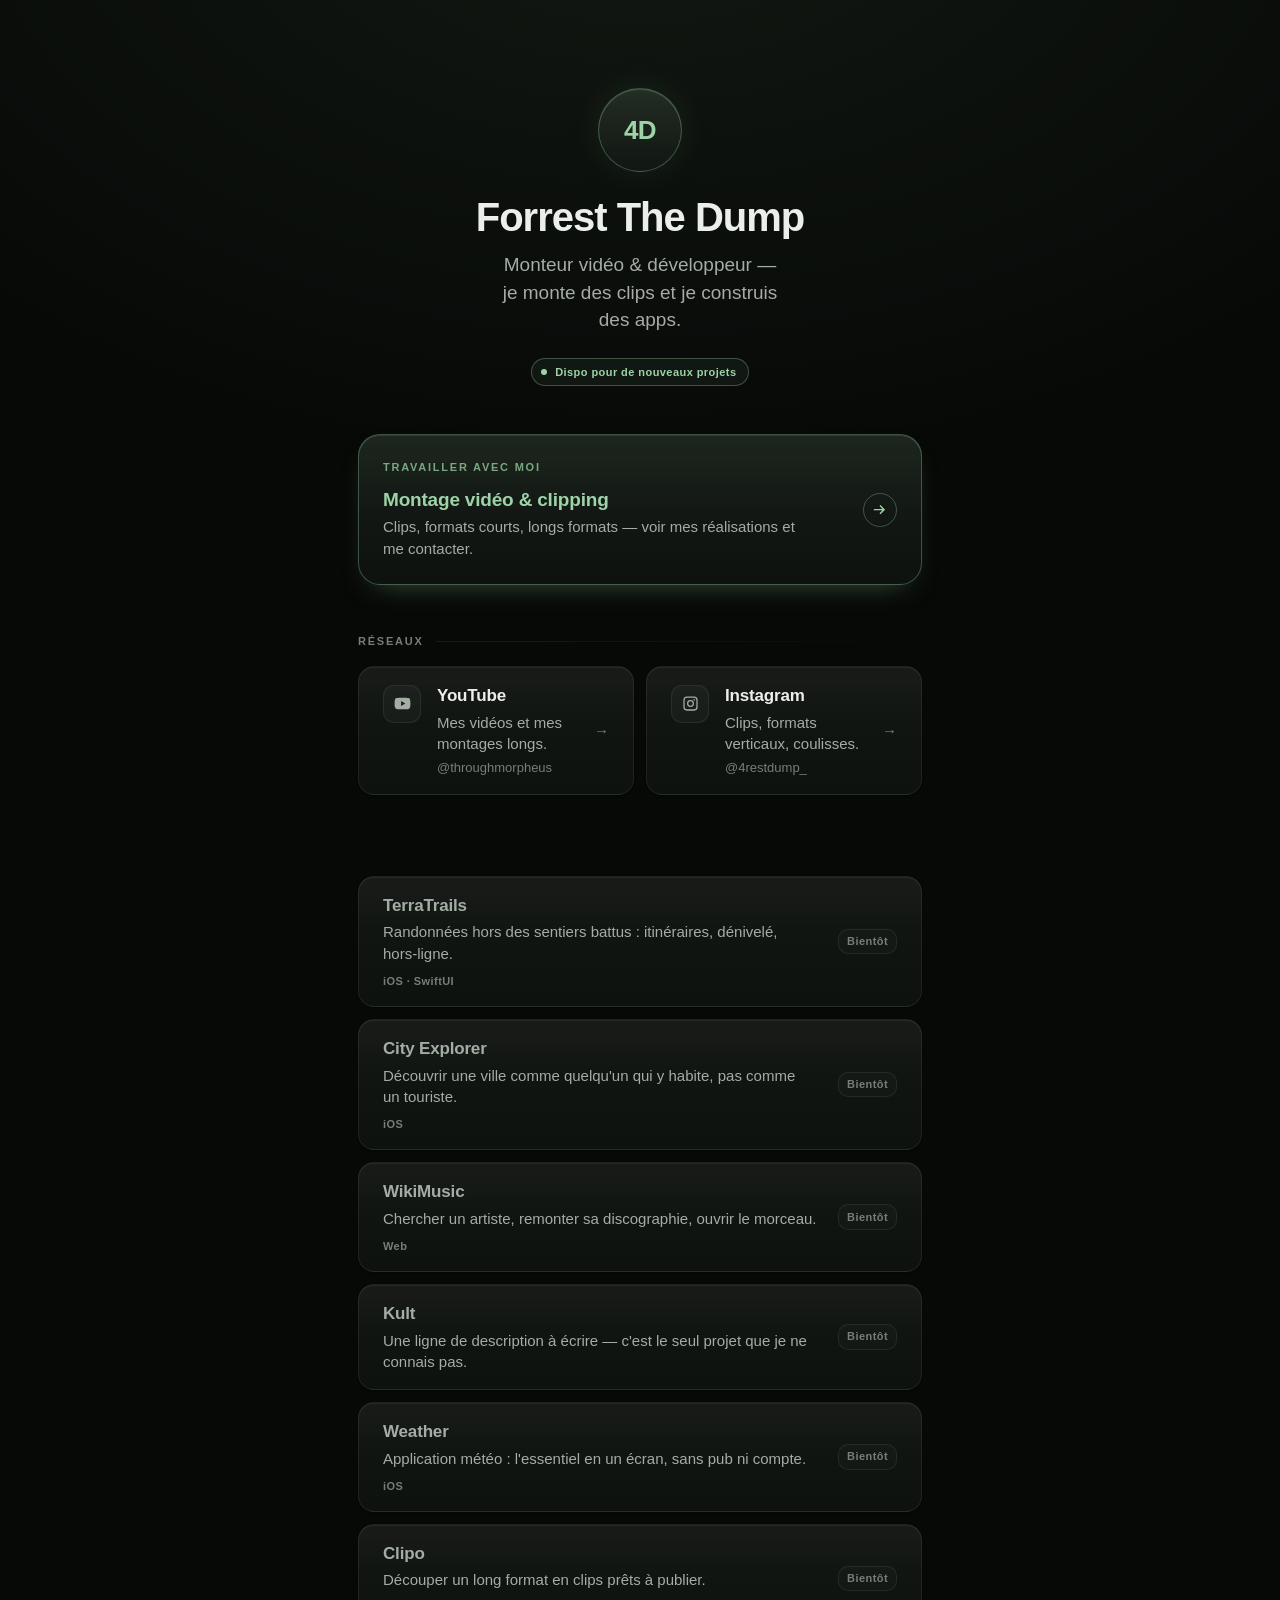
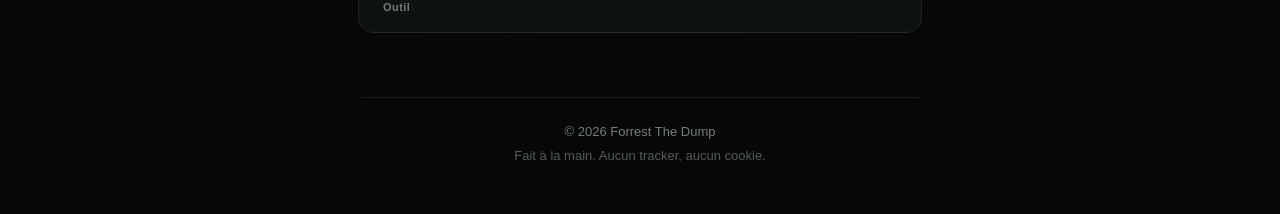
==== index.html @ a101dc6a "Refond le design : materiaux, ressorts CSS et contenu rempli Le site partait d'une seule surface pla" ====
<!DOCTYPE html>
<html lang="fr" class="no-js">
<head>
  <meta charset="utf-8">
  <meta name="viewport" content="width=device-width, initial-scale=1">

  <!-- ===========================================================================
       BALISES DE PARTAGE — elles restent écrites en dur ici, et c'est voulu :
       les robots de Facebook, Instagram, WhatsApp, iMessage, X et Discord ne
       lancent pas le JavaScript. Une balise injectée depuis links.js serait
       invisible pour eux et l'aperçu du lien partagé sortirait vide — soit
       exactement le cas qui compte quand ce lien est dans une bio Instagram.

       Si tu branches un domaine perso, remplace https://4restdump.vercel.app
       partout ci-dessous (canonical, og:url, et les URL d'images).
       ======================================================================== -->
  <title>Forrest The Dump — monteur vidéo & développeur</title>
  <meta name="description" content="Montage de clips et de formats courts, et mes projets de développement. Tous mes liens au même endroit.">

  <link rel="canonical" href="https://4restdump.vercel.app/">

  <!-- Open Graph -->
  <meta property="og:type" content="website">
  <meta property="og:site_name" content="Forrest The Dump">
  <meta property="og:locale" content="fr_FR">
  <meta property="og:url" content="https://4restdump.vercel.app/">
  <meta property="og:title" content="Forrest The Dump — monteur vidéo & développeur">
  <meta property="og:description" content="Montage de clips et de formats courts, et mes projets de développement. Tous mes liens au même endroit.">
  <!-- L'URL doit rester absolue : les robots ne résolvent pas les chemins relatifs. -->
  <meta property="og:image" content="https://4restdump.vercel.app/assets/og-image.png">
  <meta property="og:image:width" content="600">
  <meta property="og:image:height" content="315">
  <meta property="og:image:alt" content="Forrest The Dump — monteur vidéo et développeur">

  <!-- Twitter / X -->
  <meta name="twitter:card" content="summary_large_image">
  <meta name="twitter:title" content="Forrest The Dump — monteur vidéo & développeur">
  <meta name="twitter:description" content="Montage de clips et de formats courts, et mes projets de développement. Tous mes liens au même endroit.">
  <meta name="twitter:image" content="https://4restdump.vercel.app/assets/og-image.png">

  <meta name="theme-color" content="#070907">

  <link rel="icon" href="assets/favicon.svg" type="image/svg+xml">
  <link rel="apple-touch-icon" href="assets/apple-touch-icon.png">

  <link rel="stylesheet" href="style.css">
</head>

<!-- data-page indique à links.js quelle page rendre. Ne pas modifier. -->
<body data-page="hub">

  <a class="skip" href="#main">Aller au contenu</a>

  <noscript>
    <p class="noscript">Ce site a besoin de JavaScript pour afficher ses liens.</p>
  </noscript>

  <!-- Emplacements vides : tout le contenu vient de links.js. -->
  <main class="wrap" id="main">
    <header class="profile" id="profile"></header>

    <div id="featured"></div>

    <section class="group" id="socials"></section>
    <section class="group" id="projects"></section>

    <footer id="footer"></footer>
  </main>

  <script src="links.js" defer></script>
</body>
</html>
---- style.css ----
/* =============================================================================
   style.css — feuille de style unique des deux pages.

   Le site tient sur un seul système : une échelle d'espacement, une échelle
   de typo, une seule « surface » (le fond des cartes, blocs et boutons) et
   un seul en-tête de section. Le hub et la page montage n'ont donc pas deux
   apparences qui se ressemblent — ils partagent littéralement les mêmes règles.

   Mobile-first : tout est écrit pour 380 px de large, les media queries
   n'élargissent qu'ensuite.

   Pour reteindre le site : une seule variable, --accent.
   ========================================================================== */

:root {
  /* --- Couleurs ---------------------------------------------------------
     Le fond n'est pas un gris neutre : il tire très légèrement vers le vert,
     ce qui fait respirer l'accent sans qu'on sache dire pourquoi. */
  --bg: #070907;
  --bg-deep: #050705;
  --surface: #0e120f;
  --surface-hi: #141a16;

  /* Les filets sont en blanc translucide, pas en gris opaque : ils réagissent
     donc au fond sur lequel ils tombent, comme une vraie arête de matériau. */
  --hairline: rgba(255, 255, 255, 0.07);
  --hairline-hi: rgba(255, 255, 255, 0.14);

  /* Trois niveaux de texte seulement. Au-delà, la hiérarchie se brouille.
     Le gris secondaire est volontairement plus clair que le minimum
     accessible : posé sur une surface translucide, un gris « juste » devient
     illisible dès que le fond bouge. */
  --text: #eceee9;
  --text-2: #a4aca4;
  --text-3: #767e77;

  --accent: #9dd3a7;
  --accent-ink: #06110a;
  --accent-soft: rgba(157, 211, 167, 0.08);
  --accent-line: rgba(157, 211, 167, 0.32);
  --accent-line-hi: rgba(157, 211, 167, 0.6);
  --accent-glow: rgba(157, 211, 167, 0.16);

  /* --- Échelle d'espacement ---------------------------------------------
     Toutes les marges du site sortent d'ici, et elles sont en rem : si tu
     grossis la taille de texte du système, la mise en page grossit avec. */
  --s-1: 0.25rem;
  --s-2: 0.5rem;
  --s-3: 0.75rem;
  --s-4: 1rem;
  --s-5: 1.5rem;
  --s-6: 2rem;
  --s-7: 3rem;
  --s-8: 4rem;
  --s-9: 5.5rem;

  /* --- Échelle typographique --------------------------------------------
     Les tailles qui portent le regard sont fluides (clamp) : elles suivent la
     largeur de l'écran au lieu de sauter d'un palier à l'autre. */
  --t-micro: 0.6875rem;  /* surtitres, labels, puces */
  --t-small: 0.8125rem;  /* légendes, pied de page */
  --t-body: 0.9375rem;   /* descriptions */
  --t-base: 1.0625rem;   /* titres de carte */
  --t-lead: clamp(1.0625rem, 1rem + 0.35vw, 1.1875rem);   /* chapô */
  --t-name: clamp(1.75rem, 1.3rem + 2.2vw, 2.5rem);       /* nom sur le hub */
  --t-display: clamp(2rem, 1.4rem + 3vw, 3.125rem);       /* titre montage */

  /* Le tracking dépend de la taille, jamais l'inverse : plus les lettres
     grossissent, plus l'œil les voit espacées, donc plus on les resserre.
     Un letter-spacing unique pour tout le site serait faux quelque part. */
  --track-display: -0.03em;
  --track-name: -0.025em;
  --track-title: -0.01em;
  --track-label: 0.16em;

  /* --- Formes ------------------------------------------------------------ */
  --radius: 16px;
  --radius-lg: 22px;
  --radius-sm: 10px;
  --radius-pill: 999px;
  --border: 1px solid var(--hairline);

  /* --- Largeurs ---------------------------------------------------------- */
  --screen-margin: 20px;
  --hub-width: 620px;
  --page-width: 900px;

  /* --- Mouvement ---------------------------------------------------------
     Deux ressorts, générés depuis les deux paramètres qu'Apple utilise à la
     place de la triplette masse/raideur/amortissement :

       amortissement (damping) — 1.0 = aucun dépassement, en dessous ça rebondit
       réponse (response)      — en combien de temps la valeur rejoint sa cible

     `linear()` fait tourner la courbe complète dans le compositeur : c'est un
     vrai ressort, sans une ligne de JavaScript et sans librairie. */

  /* amortissement 1.0, réponse 0.3 — le défaut, il ne dépasse jamais */
  --spring: linear(0, 0.0326, 0.1088, 0.2055, 0.3081, 0.408, 0.5003, 0.5828,
    0.6549, 0.7166, 0.7687, 0.8123, 0.8484, 0.878, 0.9023, 0.9219, 0.9378,
    0.9506, 0.9608, 0.969, 0.9755, 0.9807, 0.9848, 0.9881, 0.9907, 0.9927,
    0.9943, 0.9955, 0.9965, 0.9973, 0.9979, 0.9983, 0.9987, 1);
  --spring-dur: 440ms;

  /* amortissement 0.8, réponse 0.35 — il dépasse un peu. Réservé aux gestes
     qui portaient déjà de l'élan : une validation, un retour de pression. */
  --spring-bounce: linear(0, 0.0288, 0.1004, 0.1963, 0.3033, 0.4117, 0.5153,
    0.6101, 0.694, 0.7661, 0.8264, 0.8758, 0.9152, 0.9459, 0.9692, 0.9862,
    0.9983, 1.0064, 1.0114, 1.0141, 1.0151, 1.015, 1.0141, 1.0127, 1.0111,
    1.0095, 1.0079, 1.0064, 1.0051, 1.0039, 1.0029, 1.0021, 1.0015, 1);
  --spring-bounce-dur: 470ms;

  /* Pour tout ce qui est trop petit pour mériter un ressort : survol,
     couleur, pression. Une courbe sortante franche, jamais `ease-in` —
     `ease-in` démarre lentement, c'est-à-dire pile au moment où l'œil
     regarde, et l'interface paraît molle. */
  --ease-out: cubic-bezier(0.23, 1, 0.32, 1);
  --fast: 130ms;
  --hover: 200ms;

  /* Police système uniquement : aucun fichier à télécharger, rien qui
     clignote au premier affichage. Elle embarque déjà son propre réglage
     optique, ses tables de tracking et ses corrections de lisibilité. */
  --font: -apple-system, BlinkMacSystemFont, "Segoe UI", Roboto, Helvetica,
    Arial, "Apple Color Emoji", "Segoe UI Emoji", sans-serif;

  color-scheme: dark;
}

/* =============================================================================
   REMISE À ZÉRO
   ========================================================================== */

*,
*::before,
*::after {
  box-sizing: border-box;
}

html {
  -webkit-text-size-adjust: 100%;
  scroll-behavior: smooth;
}

body {
  margin: 0;
  background: var(--bg);
  color: var(--text);
  font-family: var(--font);
  font-size: 16px;
  line-height: 1.55;
  -webkit-font-smoothing: antialiased;
  text-rendering: optimizeLegibility;
  font-optical-sizing: auto;
  /* Deux voiles superposés au lieu d'un seul : un halo d'accent en haut, et
     un fond légèrement plus sombre en bas. La page a un haut et un bas, elle
     ne flotte pas dans le vide. C'est la seule fantaisie du design, et elle
     est identique sur les deux pages — c'est ce qui les fait appartenir au
     même site avant même qu'on lise quoi que ce soit. */
  background-image:
    radial-gradient(120% 55% at 50% -8%, var(--accent-soft) 0%, transparent 62%),
    radial-gradient(100% 60% at 50% 120%, var(--bg-deep) 0%, transparent 70%);
  background-repeat: no-repeat;
}

img {
  max-width: 100%;
  display: block;
}

h1,
h2,
h3,
p,
ul {
  margin: 0;
}

ul {
  padding: 0;
  list-style: none;
}

a {
  color: inherit;
  text-decoration: none;
}

/* Un SVG sans width ni height mesure 300 px : toutes les icônes du site
   passent donc par cette règle, et elles suivent la taille du texte qui les
   entoure au lieu d'une valeur en dur. */
.icon {
  flex: none;
  width: 1.15em;
  height: 1.15em;
}

button {
  font: inherit;
  color: inherit;
  background: none;
  border: 0;
  padding: 0;
  cursor: pointer;
}

:focus-visible {
  outline: 2px solid var(--accent);
  outline-offset: 3px;
  border-radius: 8px;
}

/* Lien d'évitement : premier élément focusable de la page, invisible tant
   qu'on ne tabule pas dessus. */
.skip {
  position: absolute;
  left: var(--s-4);
  top: var(--s-4);
  z-index: 50;
  padding: var(--s-2) var(--s-4);
  border-radius: var(--radius-pill);
  background: var(--surface-hi);
  border: 1px solid var(--hairline-hi);
  font-size: var(--t-small);
  transform: translateY(-200%);
}

.skip:focus-visible {
  transform: none;
}

/* =============================================================================
   TRANSITION ENTRE LES DEUX PAGES
   -----------------------------------------------------------------------------
   L'accueil et la page montage sont deux documents. L'API View Transitions les
   enchaîne quand même : le fond se fond au lieu de clignoter en blanc, et le
   nom « Forrest The Dump » se déplace d'une page à l'autre au lieu de
   disparaître ici pour réapparaître là. Là où l'API n'existe pas, la
   navigation reste exactement celle d'avant.
   ========================================================================== */

@view-transition {
  navigation: auto;
}

::view-transition-old(root),
::view-transition-new(root) {
  animation-duration: 260ms;
  animation-timing-function: var(--ease-out);
}

/* =============================================================================
   CONTENANTS — mêmes marges verticales sur les deux pages
   ========================================================================== */

.wrap {
  width: 100%;
  max-width: var(--hub-width);
  margin: 0 auto;
  padding: var(--s-8) var(--screen-margin) var(--s-7);
}

.wrap--wide {
  max-width: var(--page-width);
}

.noscript {
  max-width: var(--hub-width);
  margin: 0 auto;
  padding: var(--s-4) var(--screen-margin) 0;
  color: var(--text-2);
  font-size: var(--t-body);
}

/* =============================================================================
   SURFACE PARTAGÉE
   -----------------------------------------------------------------------------
   Le cœur de l'unification. Les liens du hub (.card), les blocs d'offre
   (.block), les boutons de contact (.btn) et les cadres de réalisation
   (.work__media) sont TOUS la même surface : même fond, même bordure, même
   rayon, même réaction au survol. Ce qui change entre eux, c'est uniquement
   le contenu et le padding.

   Le fond n'est pas une couleur plate : un dégradé très court en haut, plus
   un filet clair en incrustation sur la première ligne de pixels. C'est ce
   que fait la lumière quand elle accroche l'arête d'un objet réel — et c'est
   ce qui sépare une carte d'un simple rectangle plus clair.
   ========================================================================== */

.card,
.block,
.btn,
.work__media,
.panel {
  position: relative;
  background:
    linear-gradient(180deg, rgba(255, 255, 255, 0.045), rgba(255, 255, 255, 0.01) 45%,
      rgba(255, 255, 255, 0) 100%),
    var(--surface);
  border: var(--border);
  border-radius: var(--radius);
  box-shadow:
    inset 0 1px 0 rgba(255, 255, 255, 0.05),
    0 1px 2px rgba(0, 0, 0, 0.4);
}

/* Le halo qui suit le curseur. Les coordonnées arrivent de links.js dans
   --mx / --my ; sans souris, --mx n'est jamais posé et la couche reste
   transparente, donc rien ne tourne pour rien sur mobile. */
.card::after,
.block::after,
.btn::after,
.panel::after {
  content: "";
  position: absolute;
  inset: 0;
  border-radius: inherit;
  pointer-events: none;
  opacity: 0;
  transition: opacity var(--hover) ease;
  background: radial-gradient(
    240px circle at var(--mx, 50%) var(--my, 0%),
    var(--accent-glow),
    transparent 72%
  );
}

/* Le survol est le même partout : la bordure s'éclaircit, le fond monte d'un
   cran, le halo s'allume. Aucune ombre portée qui grossit, aucun déplacement
   vertical — sur mobile ça ne servirait à rien, et sur desktop ça bouge le
   texte qu'on est en train de lire. */
@media (hover: hover) and (pointer: fine) {
  .card:hover,
  .btn:hover,
  .panel:hover,
  a.work__media:hover {
    background-color: var(--surface-hi);
    border-color: var(--hairline-hi);
  }

  .card:hover::after,
  .btn:hover::after,
  a.work__media:hover::after {
    opacity: 1;
  }
}

/* La pression : elle répond au doigt qui appuie, pas au doigt qui relâche.
   130 ms, c'est en dessous du seuil où l'on perçoit un délai. */
.card,
.btn,
.chip-btn {
  transition:
    transform var(--fast) var(--ease-out),
    background-color var(--hover) ease,
    border-color var(--hover) ease;
}

.card:active,
.btn:active,
.chip-btn:active {
  transform: scale(0.985);
}

/* Un seul élément teinté par page : le lien mis en avant sur le hub, le
   bouton e-mail sur la page montage. Même recette dans les deux cas. */
.card--featured,
.btn--accent {
  background:
    linear-gradient(180deg, rgba(157, 211, 167, 0.1), rgba(157, 211, 167, 0.02) 60%,
      rgba(255, 255, 255, 0) 100%),
    var(--surface);
  border-color: var(--accent-line);
  color: var(--accent);
  box-shadow:
    inset 0 1px 0 rgba(157, 211, 167, 0.14),
    0 12px 30px -18px rgba(157, 211, 167, 0.5);
}

@media (hover: hover) and (pointer: fine) {
  .card--featured:hover,
  .btn--accent:hover {
    border-color: var(--accent-line-hi);
    background-color: var(--surface);
  }
}

/* =============================================================================
   EN-TÊTE DE SECTION PARTAGÉ
   -----------------------------------------------------------------------------
   « RÉSEAUX » sur le hub et « RÉALISATIONS » sur la page montage sont le même
   objet : mêmes capitales, même interlettrage, même filet.
   ========================================================================== */

.group__title,
.section__title {
  display: flex;
  align-items: center;
  gap: var(--s-3);
  font-size: var(--t-micro);
  font-weight: 600;
  text-transform: uppercase;
  letter-spacing: var(--track-label);
  color: var(--text-3);
  margin-bottom: var(--s-4);
}

/* Le filet ne souligne pas le titre : il part du titre et file vers la marge.
   Il sépare sans enfermer, et il indique dans quel sens la section se lit. */
.group__title::after,
.section__title::after {
  content: "";
  flex: 1;
  height: 1px;
  background: linear-gradient(90deg, var(--hairline), transparent);
}

.section__title {
  margin-bottom: var(--s-5);
}

.section__desc {
  margin-top: calc(var(--s-1) * -1);
  margin-bottom: var(--s-5);
  color: var(--text-2);
  font-size: var(--t-body);
  max-width: 52ch;
  text-wrap: pretty;
}

/* =============================================================================
   PAGE 1 — LE HUB
   ========================================================================== */

.profile {
  text-align: center;
  margin-bottom: var(--s-7);
}

.avatar,
.monogram {
  width: 84px;
  height: 84px;
  border-radius: 50%;
  margin: 0 auto var(--s-5);
  border: var(--border);
}

.avatar {
  object-fit: cover;
}

/* Sans photo, on n'affiche pas un trou : un monogramme, dessiné avec les
   mêmes variables que le reste, posé dans un halo d'accent qui lui donne une
   épaisseur au lieu de le laisser à plat sur le fond. */
.monogram {
  position: relative;
  display: flex;
  align-items: center;
  justify-content: center;
  background:
    linear-gradient(180deg, rgba(157, 211, 167, 0.14), rgba(157, 211, 167, 0.02)),
    var(--surface);
  border-color: var(--accent-line);
  color: var(--accent);
  font-size: 1.625rem;
  font-weight: 600;
  letter-spacing: var(--track-name);
  box-shadow:
    inset 0 1px 0 rgba(157, 211, 167, 0.2),
    0 0 44px -10px var(--accent-glow);
}

.name {
  font-size: var(--t-name);
  font-weight: 600;
  line-height: 1.08;
  letter-spacing: var(--track-name);
  text-wrap: balance;
  /* Nommé pour la transition entre pages : le même nom existe dans la barre
     de la page montage, le navigateur fait donc glisser l'un vers l'autre. */
  view-transition-name: brand;
}

.tagline {
  margin: var(--s-3) auto 0;
  color: var(--text-2);
  font-size: var(--t-lead);
  line-height: 1.45;
  max-width: 32ch;
  text-wrap: pretty;
}

/* --- La pastille de disponibilité ---------------------------------------- */

.status {
  display: inline-flex;
  align-items: center;
  gap: var(--s-2);
  margin-top: var(--s-5);
  padding: 0.3rem 0.75rem 0.3rem 0.6rem;
  border-radius: var(--radius-pill);
  border: 1px solid var(--accent-line);
  background: rgba(157, 211, 167, 0.06);
  color: var(--accent);
  font-size: var(--t-micro);
  font-weight: 600;
  letter-spacing: 0.04em;
}

.status__dot {
  width: 6px;
  height: 6px;
  border-radius: 50%;
  background: var(--accent);
  box-shadow: 0 0 0 0 var(--accent-line-hi);
  animation: pulse 2.6s var(--ease-out) infinite;
}

/* Une seule oscillation sur tout le site, et elle porte une information :
   « je réponds ». Elle reste au-dessus de 0,2 Hz, le seuil en dessous duquel
   une boucle lente devient pénible à regarder. */
@keyframes pulse {
  0%, 70%, 100% { box-shadow: 0 0 0 0 rgba(157, 211, 167, 0); }
  35% { box-shadow: 0 0 0 5px rgba(157, 211, 167, 0.14); }
}

.group {
  margin-top: var(--s-7);
}

.stack {
  display: flex;
  flex-direction: column;
  gap: var(--s-3);
}

/* --- Le lien du hub ------------------------------------------------------ */

.card {
  display: flex;
  align-items: center;
  gap: var(--s-4);
  padding: var(--s-4) var(--s-5);
  overflow: hidden;
}

.card__body {
  flex: 1;
  min-width: 0;
}

.card__title {
  display: block;
  font-size: var(--t-base);
  font-weight: 590;
  letter-spacing: var(--track-title);
}

.card__desc {
  display: block;
  margin-top: 0.15rem;
  color: var(--text-2);
  font-size: var(--t-body);
  line-height: 1.45;
  text-wrap: pretty;
}

/* L'icône de gauche : un carré arrondi, pas un rond, pour ne pas concurrencer
   le monogramme qui est le seul cercle de la page. */
/* L'icône s'aligne sur la première ligne de texte, pas sur le centre du bloc :
   sur une carte à trois lignes, une icône centrée flotte au milieu de nulle
   part. Le chevron, lui, reste centré — c'est une cible, pas un repère. */
.card__icon {
  flex: none;
  align-self: flex-start;
  margin-top: 2px;
  display: grid;
  place-items: center;
  width: 38px;
  height: 38px;
  border-radius: 11px;
  border: 1px solid var(--hairline);
  background: rgba(255, 255, 255, 0.03);
  color: var(--text-2);
  transition: color var(--hover) ease, border-color var(--hover) ease;
}

.card__icon .icon {
  width: 19px;
  height: 19px;
}

.card__chevron {
  flex: none;
  color: var(--text-3);
  font-size: 0.9375rem;
  transition: color var(--hover) ease, transform var(--spring-dur) var(--spring);
}

@media (hover: hover) and (pointer: fine) {
  .card:hover .card__chevron {
    color: var(--text);
    transform: translateX(3px);
  }

  .card:hover .card__icon {
    color: var(--accent);
    border-color: var(--accent-line);
  }
}

/* Le lien mis en avant : plus haut, avec un surtitre. C'est le seul endroit
   du hub où l'on empile trois niveaux de texte, et c'est voulu — c'est la
   page qui rapporte de l'argent. */
.card--featured {
  padding: var(--s-5);
  border-radius: var(--radius-lg);
}

.card--featured .card__eyebrow {
  display: block;
  margin-bottom: var(--s-2);
  font-size: var(--t-micro);
  font-weight: 600;
  text-transform: uppercase;
  letter-spacing: var(--track-label);
  color: var(--accent);
  opacity: 0.75;
}

.card--featured .card__title {
  font-size: var(--t-lead);
  color: var(--accent);
}

.card--featured .card__desc {
  color: var(--text-2);
}

/* La flèche du bouton principal est dans une pastille : elle ressemble à ce
   qu'elle est, une cible sur laquelle on va appuyer. */
.card--featured .card__chevron {
  display: grid;
  place-items: center;
  width: 34px;
  height: 34px;
  border-radius: 50%;
  border: 1px solid var(--accent-line);
  color: var(--accent);
}

@media (hover: hover) and (pointer: fine) {
  .card--featured:hover .card__chevron {
    background: rgba(157, 211, 167, 0.1);
    border-color: var(--accent-line-hi);
  }
}

/* --- Réseaux : deux colonnes dès qu'il y a la place ----------------------- */

.grid-2 {
  display: grid;
  grid-template-columns: 1fr;
  gap: var(--s-3);
}

.card__handle {
  display: block;
  margin-top: 0.15rem;
  color: var(--text-3);
  font-size: var(--t-small);
}

/* --- Projets -------------------------------------------------------------- */

/* Un projet sans URL n'est pas un lien mort grisé : c'est une carte non
   cliquable avec une étiquette « bientôt ». La différence est honnête, et
   elle a l'air voulue au lieu d'avoir l'air cassée. */
.card.is-placeholder {
  cursor: default;
  color: inherit;
}

.card.is-placeholder .card__title {
  color: var(--text-2);
}

.card.is-placeholder:active {
  transform: none;
}

.chip {
  flex: none;
  padding: 0.2rem 0.5rem;
  border-radius: var(--radius-sm);
  border: 1px solid var(--hairline);
  background: rgba(255, 255, 255, 0.02);
  color: var(--text-3);
  font-size: var(--t-micro);
  font-weight: 600;
  letter-spacing: 0.04em;
  white-space: nowrap;
}

.card__meta {
  display: flex;
  align-items: center;
  gap: var(--s-2);
  margin-top: var(--s-2);
}

.card__tag {
  color: var(--text-3);
  font-size: var(--t-micro);
  font-weight: 600;
  letter-spacing: 0.04em;
}

.footer__text {
  margin-top: var(--s-8);
  padding-top: var(--s-5);
  border-top: var(--border);
  text-align: center;
  color: var(--text-3);
  font-size: var(--t-small);
}

.footer__note {
  display: block;
  margin-top: var(--s-1);
  color: var(--text-3);
  opacity: 0.7;
}

/* =============================================================================
   PAGE 2 — MONTAGE
   ========================================================================== */

/* --- La barre haute ------------------------------------------------------
   Une couche translucide posée SUR le contenu, qui défile dessous, plutôt
   qu'un bandeau opaque qui mangerait une bande d'écran. Elle ne se dessine
   un filet que lorsqu'elle chevauche vraiment le contenu (classe posée par
   links.js) : pas de trait qui traîne en haut de page au chargement. */
.topbar {
  position: sticky;
  top: 0;
  z-index: 20;
  display: flex;
  align-items: center;
  justify-content: space-between;
  gap: var(--s-4);
  padding: var(--s-3) var(--screen-margin);
  background: rgba(7, 9, 7, 0.6);
  backdrop-filter: blur(20px) saturate(180%);
  -webkit-backdrop-filter: blur(20px) saturate(180%);
  border-bottom: 1px solid transparent;
  transition: border-color var(--hover) ease, background-color var(--hover) ease;
}

.topbar.is-stuck {
  background: rgba(7, 9, 7, 0.72);
  border-bottom-color: var(--hairline);
}

.topbar__inner {
  width: 100%;
  max-width: var(--page-width);
  margin: 0 auto;
  display: flex;
  align-items: center;
  justify-content: space-between;
  gap: var(--s-4);
}

.topbar__brand {
  display: inline-flex;
  align-items: center;
  gap: var(--s-2);
  font-size: var(--t-body);
  font-weight: 590;
  letter-spacing: var(--track-title);
  color: var(--text);
  /* Même nom que le titre du hub : les deux se remplacent en glissant. */
  view-transition-name: brand;
}

.topbar__back {
  color: var(--text-3);
  transition: transform var(--spring-dur) var(--spring), color var(--hover) ease;
}

@media (hover: hover) and (pointer: fine) {
  .topbar__brand:hover .topbar__back {
    transform: translateX(-3px);
    color: var(--text);
  }
}

/* Le bouton de contact vit dans la barre : sur une page client, l'action
   principale ne doit jamais être à plus d'un geste. */
.chip-btn {
  display: inline-flex;
  align-items: center;
  gap: var(--s-2);
  padding: 0.4rem 0.85rem;
  border-radius: var(--radius-pill);
  border: 1px solid var(--accent-line);
  background: rgba(157, 211, 167, 0.08);
  color: var(--accent);
  font-size: var(--t-small);
  font-weight: 600;
  white-space: nowrap;
}

@media (hover: hover) and (pointer: fine) {
  .chip-btn:hover {
    border-color: var(--accent-line-hi);
    background: rgba(157, 211, 167, 0.14);
  }
}

/* La largeur est en rem, pas en ch : `ch` se calcule sur la taille de police
   de l'élément qui le porte — ici 16 px — et pas sur celle du grand titre
   qu'il contient. En ch, ce bloc ferait 160 px de large. */
.montage-header {
  margin-bottom: var(--s-7);
  max-width: 40rem;
}

.eyebrow {
  display: inline-block;
  font-size: var(--t-micro);
  font-weight: 600;
  text-transform: uppercase;
  letter-spacing: var(--track-label);
  color: var(--accent);
  margin-bottom: var(--s-4);
}

.display {
  font-size: var(--t-display);
  line-height: 1.06;
  font-weight: 620;
  letter-spacing: var(--track-display);
  /* balance répartit les lignes d'un titre court au lieu de laisser un mot
     seul sur la dernière — le navigateur fait le travail d'un typographe. */
  text-wrap: balance;
  max-width: 15em;
}

.lede {
  margin-top: var(--s-4);
  color: var(--text-2);
  font-size: var(--t-lead);
  line-height: 1.5;
  max-width: 46ch;
  text-wrap: pretty;
}

.hero-actions {
  display: flex;
  flex-wrap: wrap;
  gap: var(--s-3);
  margin-top: var(--s-6);
  max-width: 46ch;
}

.section {
  margin-top: var(--s-8);
}

/* --- Grilles : une colonne sur mobile, jamais plus ----------------------- */

.grid {
  display: grid;
  grid-template-columns: 1fr;
  gap: var(--s-4);
}

/* --- Blocs « Ce que je propose » ----------------------------------------- */

.block {
  padding: var(--s-5);
  overflow: hidden;
}

/* Le numéro d'ordre : il donne à trois blocs équivalents une lecture, un
   début et une fin. Il est décoratif, donc masqué aux lecteurs d'écran. */
.block__index {
  display: block;
  margin-bottom: var(--s-4);
  font-size: var(--t-micro);
  font-weight: 600;
  letter-spacing: var(--track-label);
  color: var(--accent);
  opacity: 0.65;
}

.block__title {
  font-size: var(--t-base);
  font-weight: 590;
  letter-spacing: var(--track-title);
}

.block__desc {
  margin-top: var(--s-2);
  color: var(--text-2);
  font-size: var(--t-body);
  text-wrap: pretty;
}

/* --- Grille « Réalisations » --------------------------------------------- */

.work {
  margin: 0;
}

.work__media {
  display: block;
  aspect-ratio: 16 / 9;
  overflow: hidden;
}

.work__media iframe {
  width: 100%;
  height: 100%;
  border: 0;
  display: block;
}

/* Les reels sont verticaux : cadre plus haut. */
.work__media--link {
  aspect-ratio: 4 / 5;
}

.work__thumb {
  width: 100%;
  height: 100%;
  object-fit: cover;
  transition: transform var(--spring-dur) var(--spring);
}

@media (hover: hover) and (pointer: fine) {
  a.work__media:hover .work__thumb {
    transform: scale(1.03);
  }
}

/* Pas de vignette fournie : cadre neutre, le libellé porte l'information. */
.work__media--bare {
  display: flex;
  align-items: center;
  justify-content: center;
  background: linear-gradient(160deg, var(--surface-hi), var(--surface));
}

.work__badge {
  position: absolute;
  left: var(--s-3);
  bottom: var(--s-3);
  padding: var(--s-2) var(--s-3);
  font-size: var(--t-small);
  font-weight: 590;
  color: var(--text);
  background: rgba(7, 9, 7, 0.66);
  border: 1px solid var(--hairline-hi);
  border-radius: var(--radius-pill);
  backdrop-filter: blur(8px);
  -webkit-backdrop-filter: blur(8px);
}

.work__media--bare .work__badge {
  position: static;
  background: transparent;
  border-color: var(--accent-line);
  color: var(--accent);
}

.work__media--empty {
  display: flex;
  flex-direction: column;
  align-items: center;
  justify-content: center;
  gap: var(--s-2);
  border-style: dashed;
  border-color: var(--hairline-hi);
  background: none;
  box-shadow: none;
}

.work__slot {
  color: var(--text-3);
  font-size: var(--t-small);
}

.work__caption {
  margin-top: var(--s-3);
}

.work__title {
  display: block;
  font-size: var(--t-body);
  font-weight: 590;
  letter-spacing: var(--track-title);
}

.work__meta {
  display: block;
  margin-top: var(--s-1);
  color: var(--text-3);
  font-size: var(--t-small);
}

/* --- Contact -------------------------------------------------------------- */

.panel {
  padding: var(--s-6) var(--s-5);
  border-radius: var(--radius-lg);
  text-align: center;
}

.panel__title {
  font-size: var(--t-lead);
  font-weight: 600;
  letter-spacing: var(--track-title);
}

.panel__desc {
  margin: var(--s-2) auto 0;
  max-width: 42ch;
  color: var(--text-2);
  font-size: var(--t-body);
  text-wrap: pretty;
}

.actions {
  display: flex;
  flex-direction: column;
  gap: var(--s-3);
  margin-top: var(--s-5);
}

.btn {
  display: flex;
  align-items: center;
  justify-content: center;
  gap: var(--s-2);
  padding: var(--s-4) var(--s-5);
  text-align: center;
  font-size: var(--t-body);
  font-weight: 590;
  overflow: hidden;
}

/* Le bouton « copier l'adresse » change de libellé au succès. Le texte
   traverse un flou très court : sans lui, on voit deux textes se croiser ;
   avec, l'œil ne lit qu'un seul objet qui se transforme. */
.btn__label {
  display: inline-flex;
  align-items: center;
  justify-content: center;
  gap: var(--s-2);
  text-wrap: balance;
  transition: filter 180ms ease, opacity 180ms ease;
}

.btn.is-swapping .btn__label {
  filter: blur(3px);
  opacity: 0;
}

.btn.is-done {
  border-color: var(--accent-line-hi);
  animation: confirm var(--spring-bounce-dur) var(--spring-bounce);
}

/* Le seul dépassement du site : il ne sert qu'à confirmer une action réussie,
   et il n'arrive qu'au moment où l'on vient d'appuyer. */
@keyframes confirm {
  from { transform: scale(0.97); }
  to { transform: scale(1); }
}

/* --- Retour vers le hub --------------------------------------------------- */

.back {
  margin-top: var(--s-8);
  padding-top: var(--s-5);
  border-top: var(--border);
  text-align: center;
}

.backlink {
  display: inline-flex;
  align-items: center;
  white-space: nowrap;
  gap: var(--s-2);
  color: var(--text-3);
  font-size: var(--t-body);
  transition: color var(--hover) ease;
}

@media (hover: hover) and (pointer: fine) {
  .backlink:hover {
    color: var(--text);
  }
}

/* =============================================================================
   ENTRÉE EN SCÈNE
   -----------------------------------------------------------------------------
   Chaque bloc arrive une fois, quand il entre dans l'écran, décalé de 45 ms
   sur son voisin. Le décalage est court exprès : au-delà, l'interface donne
   l'impression de mettre du temps à s'ouvrir. Rien n'attend cette animation
   pour être cliquable.
   ========================================================================== */

.reveal {
  opacity: 0;
  transform: translateY(10px);
}

.reveal.is-in {
  opacity: 1;
  transform: none;
  transition:
    opacity 360ms var(--ease-out) var(--reveal-delay, 0ms),
    transform var(--spring-dur) var(--spring) var(--reveal-delay, 0ms);
}

/* Sans JavaScript, rien ne doit rester invisible. */
.no-js .reveal {
  opacity: 1;
  transform: none;
}

/* =============================================================================
   ÉLARGISSEMENTS — mobile d'abord, donc tout ce qui suit est du bonus.
   ========================================================================== */

@media (min-width: 560px) {
  :root {
    --screen-margin: 28px;
  }

  .wrap {
    padding-top: var(--s-9);
  }

  .grid-2 {
    grid-template-columns: repeat(2, 1fr);
  }

  .grid--two {
    grid-template-columns: repeat(2, 1fr);
    gap: var(--s-5);
    /* Une vidéo (16/9) et un reel (4/5) n'ont pas la même hauteur : chaque
       légende doit rester collée à son propre média, pas s'aligner sur la
       tuile la plus haute de la rangée. */
    align-items: start;
  }

  .actions {
    flex-direction: row;
    justify-content: center;
  }

  .btn {
    flex: 1 1 0;
    max-width: 20rem;
  }

}

@media (min-width: 760px) {
  .grid--three {
    grid-template-columns: repeat(3, 1fr);
  }

  .section {
    margin-top: var(--s-9);
  }

  .panel {
    padding: var(--s-7) var(--s-6);
  }
}

/* =============================================================================
   PRÉFÉRENCES SYSTÈME
   -----------------------------------------------------------------------------
   Trois réglages indépendants, à respecter séparément. « Moins de mouvement »
   ne veut pas dire « aucun retour » : on garde ce qui aide à comprendre
   (l'opacité, la couleur), on enlève ce qui déplace.
   ========================================================================== */

@media (prefers-reduced-motion: reduce) {
  html {
    scroll-behavior: auto;
  }

  *,
  *::before,
  *::after {
    animation-duration: 0.01ms !important;
    animation-iteration-count: 1 !important;
    transition-duration: 0.01ms !important;
  }

  .reveal {
    opacity: 1;
    transform: none;
  }

  /* On garde un fondu très court : l'élément ne surgit pas, mais il ne
     traverse pas l'écran non plus. */
  .reveal.is-in {
    transition: opacity 160ms ease;
  }

  ::view-transition-old(root),
  ::view-transition-new(root) {
    animation: none;
  }

  .card:active,
  .btn:active,
  .chip-btn:active {
    transform: none;
  }
}

/* Translucidité réduite : la barre haute devient un vrai bandeau opaque,
   le flou coûteux disparaît. */
@media (prefers-reduced-transparency: reduce) {
  .topbar,
  .topbar.is-stuck {
    background: var(--bg);
    backdrop-filter: none;
    -webkit-backdrop-filter: none;
    border-bottom-color: var(--hairline);
  }

  .work__badge {
    background: var(--bg);
    backdrop-filter: none;
    -webkit-backdrop-filter: none;
  }
}

/* Contraste renforcé : filets nets, gris secondaires remontés, halos coupés. */
@media (prefers-contrast: more) {
  :root {
    --hairline: rgba(255, 255, 255, 0.24);
    --hairline-hi: rgba(255, 255, 255, 0.4);
    --text-2: #ccd2cc;
    --text-3: #a9b0a9;
  }

  .card::after,
  .block::after,
  .btn::after,
  .panel::after {
    display: none;
  }
}

@media print {
  body {
    background: #fff;
    color: #000;
  }

  .topbar,
  .card__chevron,
  .status {
    display: none;
  }
}
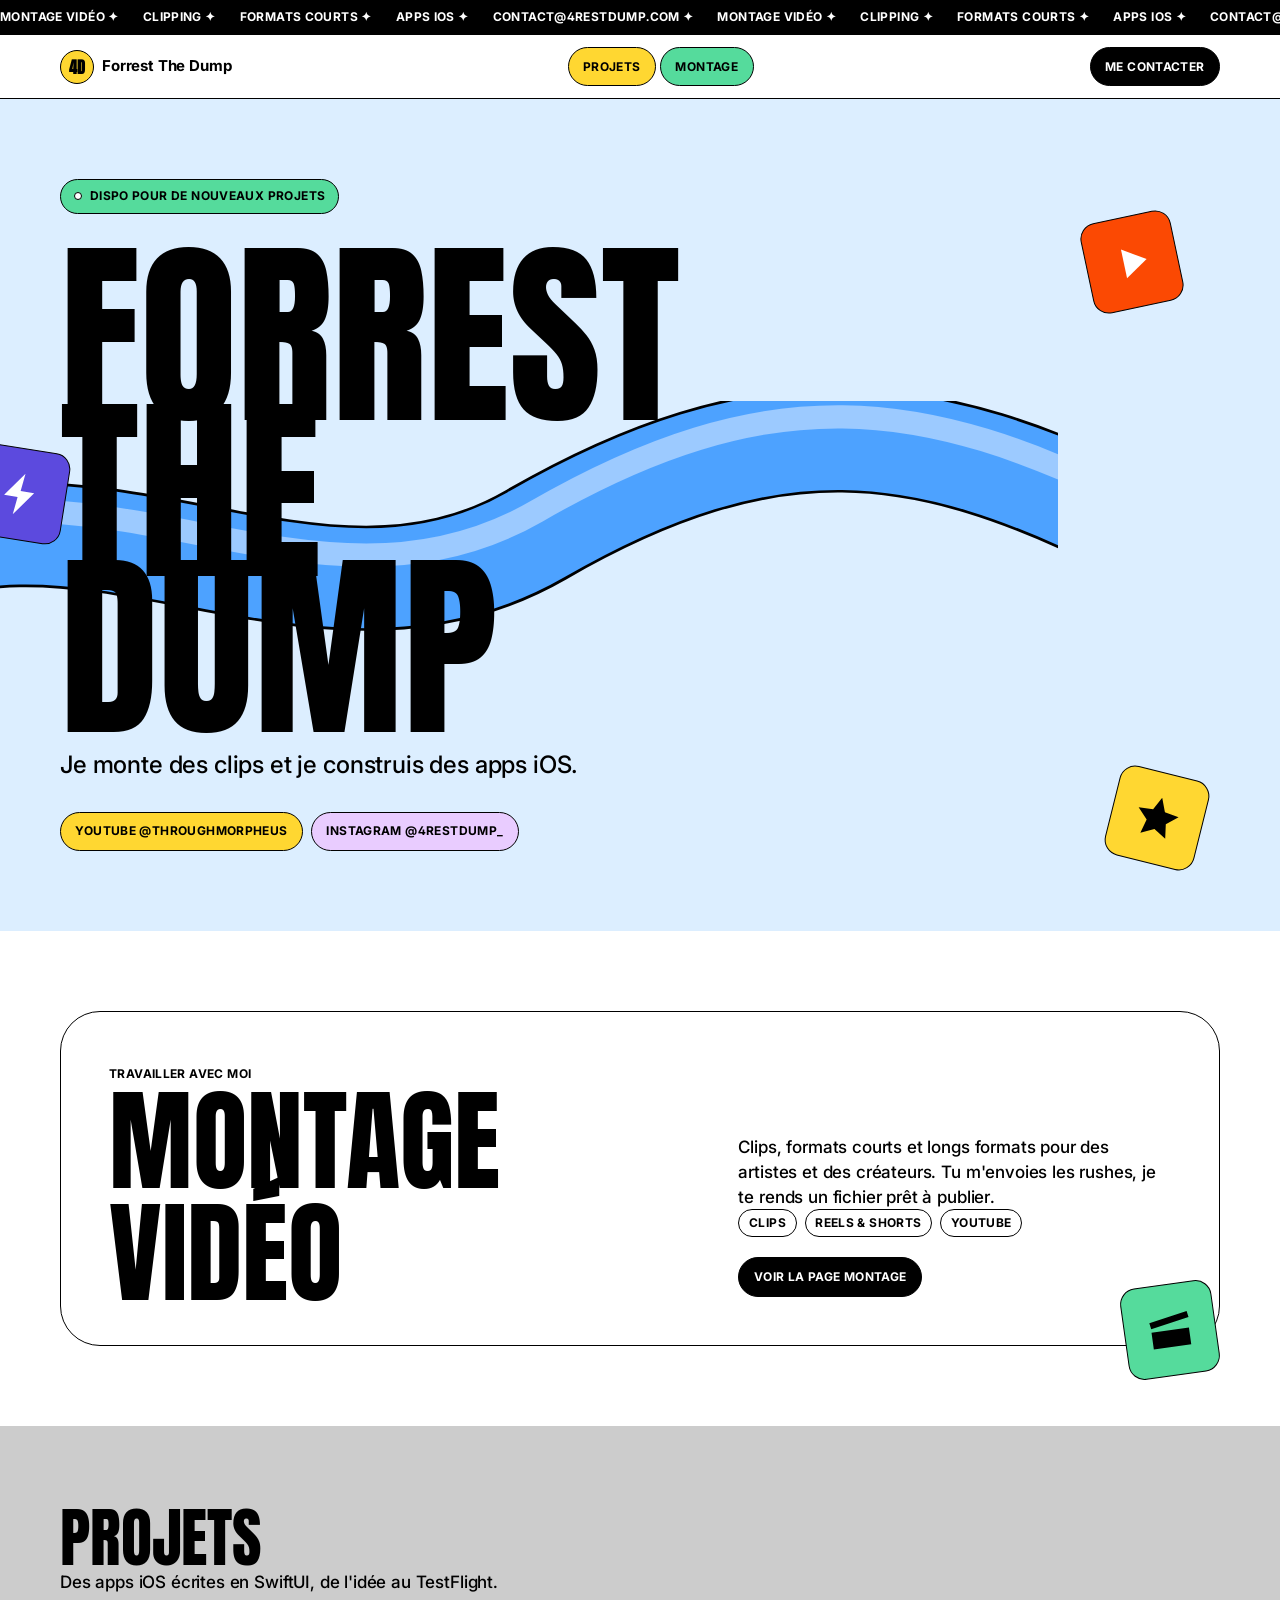
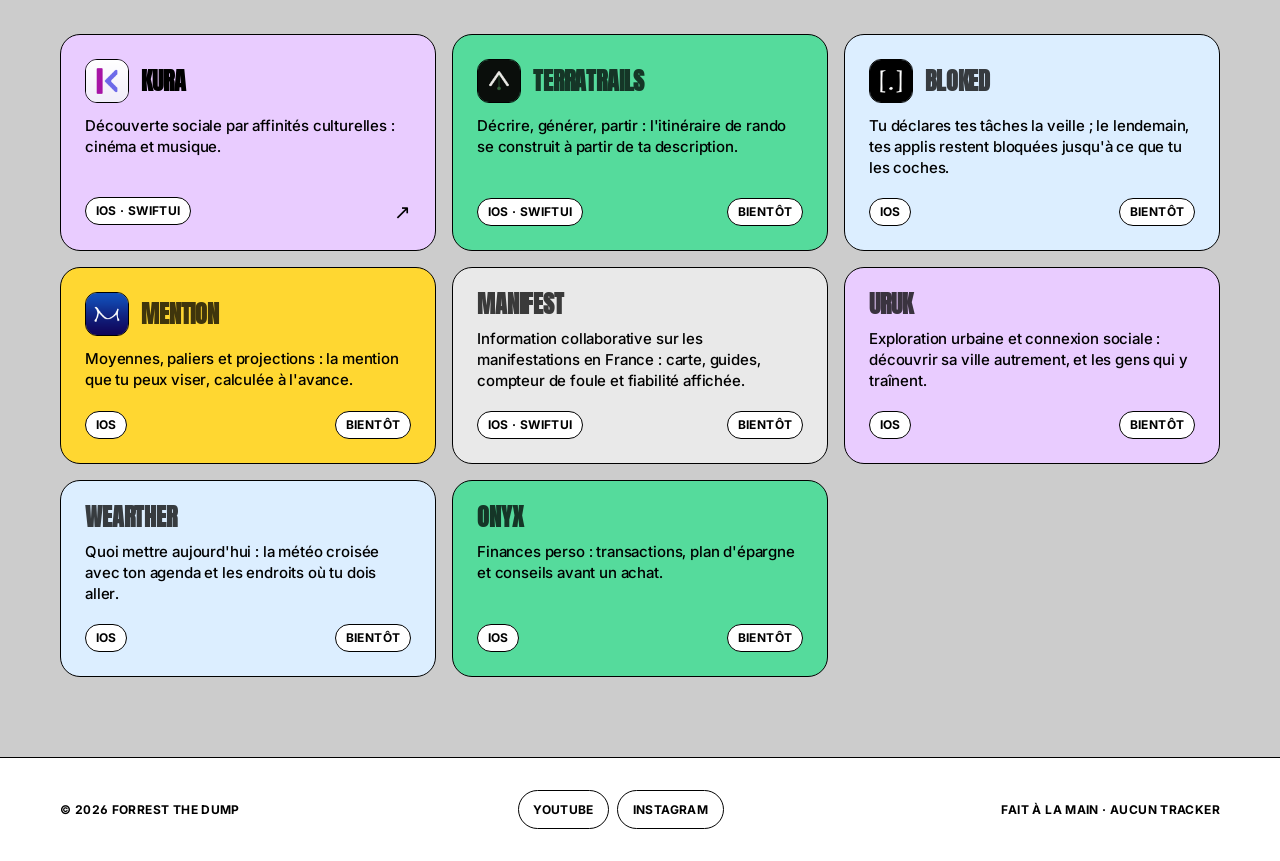
==== commit a0ae34d1: "Refond complete du site sur le systeme visuel Slush Le site passe d'un theme sombre minimal a une lo" ====
--- a/index.html
+++ b/index.html
@@ -15,7 +15,7 @@
        partout ci-dessous (canonical, og:url, et les URL d'images).
        ======================================================================== -->
   <title>Forrest The Dump — monteur vidéo & développeur</title>
-  <meta name="description" content="Montage de clips et de formats courts, et mes projets de développement. Tous mes liens au même endroit.">
+  <meta name="description" content="Montage de clips et de formats courts, et mes apps iOS. Tous mes liens au même endroit.">
 
   <link rel="canonical" href="https://4restdump.vercel.app/">
 
@@ -25,7 +25,7 @@
   <meta property="og:locale" content="fr_FR">
   <meta property="og:url" content="https://4restdump.vercel.app/">
   <meta property="og:title" content="Forrest The Dump — monteur vidéo & développeur">
-  <meta property="og:description" content="Montage de clips et de formats courts, et mes projets de développement. Tous mes liens au même endroit.">
+  <meta property="og:description" content="Montage de clips et de formats courts, et mes apps iOS. Tous mes liens au même endroit.">
   <!-- L'URL doit rester absolue : les robots ne résolvent pas les chemins relatifs. -->
   <meta property="og:image" content="https://4restdump.vercel.app/assets/og-image.png">
   <meta property="og:image:width" content="600">
@@ -35,13 +35,20 @@
   <!-- Twitter / X -->
   <meta name="twitter:card" content="summary_large_image">
   <meta name="twitter:title" content="Forrest The Dump — monteur vidéo & développeur">
-  <meta name="twitter:description" content="Montage de clips et de formats courts, et mes projets de développement. Tous mes liens au même endroit.">
+  <meta name="twitter:description" content="Montage de clips et de formats courts, et mes apps iOS. Tous mes liens au même endroit.">
   <meta name="twitter:image" content="https://4restdump.vercel.app/assets/og-image.png">
 
-  <meta name="theme-color" content="#070907">
+  <meta name="theme-color" content="#dceeff">
 
   <link rel="icon" href="assets/favicon.svg" type="image/svg+xml">
   <link rel="apple-touch-icon" href="assets/apple-touch-icon.png">
+
+  <!-- Les deux seules ressources externes du site : la police d'affichage et
+       la police d'interface. preconnect ouvre la connexion pendant que le HTML
+       finit de se parser, sinon le texte clignote au premier affichage. -->
+  <link rel="preconnect" href="https://fonts.googleapis.com">
+  <link rel="preconnect" href="https://fonts.gstatic.com" crossorigin>
+  <link rel="stylesheet" href="https://fonts.googleapis.com/css2?family=Anton&family=Inter:wght@500;700&display=swap">
 
   <link rel="stylesheet" href="style.css">
 </head>
@@ -56,16 +63,16 @@
   </noscript>
 
   <!-- Emplacements vides : tout le contenu vient de links.js. -->
-  <main class="wrap" id="main">
-    <header class="profile" id="profile"></header>
+  <div id="marquee"></div>
+  <header id="nav"></header>
 
-    <div id="featured"></div>
+  <main id="main">
+    <section id="hero"></section>
+    <section id="featured"></section>
+    <section id="projects" aria-labelledby="projets"></section>
+  </main>
 
-    <section class="group" id="socials"></section>
-    <section class="group" id="projects"></section>
-
-    <footer id="footer"></footer>
-  </main>
+  <footer id="footer"></footer>
 
   <script src="links.js" defer></script>
 </body>
--- a/style.css
+++ b/style.css
@@ -1,130 +1,88 @@
 /* =============================================================================
    style.css — feuille de style unique des deux pages.
 
-   Le site tient sur un seul système : une échelle d'espacement, une échelle
-   de typo, une seule « surface » (le fond des cartes, blocs et boutons) et
-   un seul en-tête de section. Le hub et la page montage n'ont donc pas deux
-   apparences qui se ressemblent — ils partagent littéralement les mêmes règles.
-
-   Mobile-first : tout est écrit pour 380 px de large, les media queries
-   n'élargissent qu'ensuite.
-
-   Pour reteindre le site : une seule variable, --accent.
+   Le site suit un système de « livre de stickers » : fond papier pastel,
+   typographie d'affichage énorme et écrasée, contour noir d'un pixel sur tout
+   ce qui est cliquable, et une palette de six couleurs vives utilisées comme
+   des autocollants — jamais comme un accent unique.
+
+   Trois règles tiennent tout le reste :
+     1. Le contour noir est le langage visuel, pas un repli faute de mieux.
+     2. Aucune ombre portée, aucun dégradé. Le relief vient des bandes de
+        couleur et des rubans.
+     3. Le bleu n'est jamais une couleur d'action. Les boutons sont noirs
+        pleins ou blancs cernés de noir.
+
+   Mobile-first : tout est écrit pour 380 px, les media queries élargissent.
    ========================================================================== */
 
 :root {
-  /* --- Couleurs ---------------------------------------------------------
-     Le fond n'est pas un gris neutre : il tire très légèrement vers le vert,
-     ce qui fait respirer l'accent sans qu'on sache dire pourquoi. */
-  --bg: #070907;
-  --bg-deep: #050705;
-  --surface: #0e120f;
-  --surface-hi: #141a16;
-
-  /* Les filets sont en blanc translucide, pas en gris opaque : ils réagissent
-     donc au fond sur lequel ils tombent, comme une vraie arête de matériau. */
-  --hairline: rgba(255, 255, 255, 0.07);
-  --hairline-hi: rgba(255, 255, 255, 0.14);
-
-  /* Trois niveaux de texte seulement. Au-delà, la hiérarchie se brouille.
-     Le gris secondaire est volontairement plus clair que le minimum
-     accessible : posé sur une surface translucide, un gris « juste » devient
-     illisible dès que le fond bouge. */
-  --text: #eceee9;
-  --text-2: #a4aca4;
-  --text-3: #767e77;
-
-  --accent: #9dd3a7;
-  --accent-ink: #06110a;
-  --accent-soft: rgba(157, 211, 167, 0.08);
-  --accent-line: rgba(157, 211, 167, 0.32);
-  --accent-line-hi: rgba(157, 211, 167, 0.6);
-  --accent-glow: rgba(157, 211, 167, 0.16);
-
-  /* --- Échelle d'espacement ---------------------------------------------
-     Toutes les marges du site sortent d'ici, et elles sont en rem : si tu
-     grossis la taille de texte du système, la mise en page grossit avec. */
+  /* --- Palette ----------------------------------------------------------
+     Deux neutres, trois fonds de section, six couleurs de sticker. */
+  --carbon: #000000;
+  --paper: #ffffff;
+  --sky: #dceeff;
+  --concrete: #cccccc;
+  --mist: #e9e9e9;
+
+  --blue: #4da2ff;      /* le ruban, et rien d'autre : jamais une action */
+  --mint: #55db9c;
+  --lavender: #e9ccff;
+  --ember: #fb4903;
+  --sunburst: #ffd731;
+  --violet: #5c4ade;
+
+  /* --- Typographie -------------------------------------------------------
+     Deux familles. L'affichage est un objet physique : interligne écrasé
+     (0,78) pour que les lignes se touchent et forment un bloc sculpté. */
+  --font-display: "Anton", "Haettenschweiler", "Arial Narrow Bold", sans-serif;
+  --font-ui: "Inter", -apple-system, BlinkMacSystemFont, "Segoe UI", Roboto,
+    Helvetica, Arial, sans-serif;
+
+  --t-caption: 0.75rem;
+  --t-body: 0.9375rem;
+  --t-body-lg: 1.0625rem;
+  --t-subheading: 1.5rem;
+  --t-heading-sm: 1.875rem;
+  --t-heading: clamp(2.25rem, 1.4rem + 4vw, 4rem);
+  --t-display: clamp(3.25rem, 1rem + 15vw, 12.5rem);
+  --t-display-sm: clamp(2.5rem, 1rem + 9vw, 7rem);
+
+  --leading-display: 0.78;
+  --tracking-ui: -0.01em;
+  --tracking-label: 0.032em;
+
+  /* --- Espacement — base 4 px ------------------------------------------- */
   --s-1: 0.25rem;
   --s-2: 0.5rem;
   --s-3: 0.75rem;
   --s-4: 1rem;
-  --s-5: 1.5rem;
-  --s-6: 2rem;
-  --s-7: 3rem;
-  --s-8: 4rem;
-  --s-9: 5.5rem;
-
-  /* --- Échelle typographique --------------------------------------------
-     Les tailles qui portent le regard sont fluides (clamp) : elles suivent la
-     largeur de l'écran au lieu de sauter d'un palier à l'autre. */
-  --t-micro: 0.6875rem;  /* surtitres, labels, puces */
-  --t-small: 0.8125rem;  /* légendes, pied de page */
-  --t-body: 0.9375rem;   /* descriptions */
-  --t-base: 1.0625rem;   /* titres de carte */
-  --t-lead: clamp(1.0625rem, 1rem + 0.35vw, 1.1875rem);   /* chapô */
-  --t-name: clamp(1.75rem, 1.3rem + 2.2vw, 2.5rem);       /* nom sur le hub */
-  --t-display: clamp(2rem, 1.4rem + 3vw, 3.125rem);       /* titre montage */
-
-  /* Le tracking dépend de la taille, jamais l'inverse : plus les lettres
-     grossissent, plus l'œil les voit espacées, donc plus on les resserre.
-     Un letter-spacing unique pour tout le site serait faux quelque part. */
-  --track-display: -0.03em;
-  --track-name: -0.025em;
-  --track-title: -0.01em;
-  --track-label: 0.16em;
-
-  /* --- Formes ------------------------------------------------------------ */
-  --radius: 16px;
-  --radius-lg: 22px;
-  --radius-sm: 10px;
-  --radius-pill: 999px;
-  --border: 1px solid var(--hairline);
+  --s-5: 1.25rem;
+  --s-6: 1.5rem;
+  --s-8: 2rem;
+  --s-10: 2.5rem;
+  --s-12: 3rem;
+  --s-16: 4rem;
+  --s-20: 5rem;
+  --s-28: 7rem;
+
+  /* --- Formes ------------------------------------------------------------
+     Les pilules sont réellement à 1600 px : au-delà de la moitié de la
+     hauteur, le rayon sature, et la valeur reste juste quelle que soit la
+     taille du bouton. */
+  --r-pill: 1600px;
+  --r-card: 20px;
+  --r-card-lg: 40px;
+  --r-sticker: 16px;
+  --r-body: 30px;
+
+  --line: 1px solid var(--carbon);
+  --line-thick: 2px solid var(--carbon);
 
   /* --- Largeurs ---------------------------------------------------------- */
-  --screen-margin: 20px;
-  --hub-width: 620px;
-  --page-width: 900px;
-
-  /* --- Mouvement ---------------------------------------------------------
-     Deux ressorts, générés depuis les deux paramètres qu'Apple utilise à la
-     place de la triplette masse/raideur/amortissement :
-
-       amortissement (damping) — 1.0 = aucun dépassement, en dessous ça rebondit
-       réponse (response)      — en combien de temps la valeur rejoint sa cible
-
-     `linear()` fait tourner la courbe complète dans le compositeur : c'est un
-     vrai ressort, sans une ligne de JavaScript et sans librairie. */
-
-  /* amortissement 1.0, réponse 0.3 — le défaut, il ne dépasse jamais */
-  --spring: linear(0, 0.0326, 0.1088, 0.2055, 0.3081, 0.408, 0.5003, 0.5828,
-    0.6549, 0.7166, 0.7687, 0.8123, 0.8484, 0.878, 0.9023, 0.9219, 0.9378,
-    0.9506, 0.9608, 0.969, 0.9755, 0.9807, 0.9848, 0.9881, 0.9907, 0.9927,
-    0.9943, 0.9955, 0.9965, 0.9973, 0.9979, 0.9983, 0.9987, 1);
-  --spring-dur: 440ms;
-
-  /* amortissement 0.8, réponse 0.35 — il dépasse un peu. Réservé aux gestes
-     qui portaient déjà de l'élan : une validation, un retour de pression. */
-  --spring-bounce: linear(0, 0.0288, 0.1004, 0.1963, 0.3033, 0.4117, 0.5153,
-    0.6101, 0.694, 0.7661, 0.8264, 0.8758, 0.9152, 0.9459, 0.9692, 0.9862,
-    0.9983, 1.0064, 1.0114, 1.0141, 1.0151, 1.015, 1.0141, 1.0127, 1.0111,
-    1.0095, 1.0079, 1.0064, 1.0051, 1.0039, 1.0029, 1.0021, 1.0015, 1);
-  --spring-bounce-dur: 470ms;
-
-  /* Pour tout ce qui est trop petit pour mériter un ressort : survol,
-     couleur, pression. Une courbe sortante franche, jamais `ease-in` —
-     `ease-in` démarre lentement, c'est-à-dire pile au moment où l'œil
-     regarde, et l'interface paraît molle. */
-  --ease-out: cubic-bezier(0.23, 1, 0.32, 1);
-  --fast: 130ms;
-  --hover: 200ms;
-
-  /* Police système uniquement : aucun fichier à télécharger, rien qui
-     clignote au premier affichage. Elle embarque déjà son propre réglage
-     optique, ses tables de tracking et ses corrections de lisibilité. */
-  --font: -apple-system, BlinkMacSystemFont, "Segoe UI", Roboto, Helvetica,
-    Arial, "Apple Color Emoji", "Segoe UI Emoji", sans-serif;
-
-  color-scheme: dark;
+  --page: 1440px;
+  --margin: 20px;
+  --prose: 46ch;
 }
 
 /* =============================================================================
@@ -139,40 +97,34 @@
 
 html {
   -webkit-text-size-adjust: 100%;
-  scroll-behavior: smooth;
 }
 
 body {
   margin: 0;
-  background: var(--bg);
-  color: var(--text);
-  font-family: var(--font);
+  background: var(--paper);
+  color: var(--carbon);
+  font-family: var(--font-ui);
   font-size: 16px;
-  line-height: 1.55;
+  font-weight: 500;
+  line-height: 1.5;
+  letter-spacing: var(--tracking-ui);
+  font-feature-settings: "ss01" on, "tnum";
   -webkit-font-smoothing: antialiased;
-  text-rendering: optimizeLegibility;
-  font-optical-sizing: auto;
-  /* Deux voiles superposés au lieu d'un seul : un halo d'accent en haut, et
-     un fond légèrement plus sombre en bas. La page a un haut et un bas, elle
-     ne flotte pas dans le vide. C'est la seule fantaisie du design, et elle
-     est identique sur les deux pages — c'est ce qui les fait appartenir au
-     même site avant même qu'on lise quoi que ce soit. */
-  background-image:
-    radial-gradient(120% 55% at 50% -8%, var(--accent-soft) 0%, transparent 62%),
-    radial-gradient(100% 60% at 50% 120%, var(--bg-deep) 0%, transparent 70%);
-  background-repeat: no-repeat;
-}
-
-img {
+  overflow-x: hidden;
+}
+
+img,
+svg {
+  display: block;
   max-width: 100%;
-  display: block;
 }
 
 h1,
 h2,
 h3,
 p,
-ul {
+ul,
+figure {
   margin: 0;
 }
 
@@ -186,17 +138,9 @@
   text-decoration: none;
 }
 
-/* Un SVG sans width ni height mesure 300 px : toutes les icônes du site
-   passent donc par cette règle, et elles suivent la taille du texte qui les
-   entoure au lieu d'une valeur en dur. */
-.icon {
-  flex: none;
-  width: 1.15em;
-  height: 1.15em;
-}
-
 button {
   font: inherit;
+  letter-spacing: inherit;
   color: inherit;
   background: none;
   border: 0;
@@ -205,24 +149,22 @@
 }
 
 :focus-visible {
-  outline: 2px solid var(--accent);
-  outline-offset: 3px;
-  border-radius: 8px;
-}
-
-/* Lien d'évitement : premier élément focusable de la page, invisible tant
-   qu'on ne tabule pas dessus. */
+  outline: 3px solid var(--violet);
+  outline-offset: 2px;
+}
+
 .skip {
   position: absolute;
+  top: var(--s-2);
   left: var(--s-4);
-  top: var(--s-4);
-  z-index: 50;
+  z-index: 60;
   padding: var(--s-2) var(--s-4);
-  border-radius: var(--radius-pill);
-  background: var(--surface-hi);
-  border: 1px solid var(--hairline-hi);
-  font-size: var(--t-small);
-  transform: translateY(-200%);
+  background: var(--paper);
+  border: var(--line);
+  border-radius: var(--r-pill);
+  font-size: var(--t-caption);
+  font-weight: 700;
+  transform: translateY(-250%);
 }
 
 .skip:focus-visible {
@@ -230,647 +172,347 @@
 }
 
 /* =============================================================================
-   TRANSITION ENTRE LES DEUX PAGES
+   BANDEAU DÉROULANT
    -----------------------------------------------------------------------------
-   L'accueil et la page montage sont deux documents. L'API View Transitions les
-   enchaîne quand même : le fond se fond au lieu de clignoter en blanc, et le
-   nom « Forrest The Dump » se déplace d'une page à l'autre au lieu de
-   disparaître ici pour réapparaître là. Là où l'API n'existe pas, la
-   navigation reste exactement celle d'avant.
-   ========================================================================== */
-
-@view-transition {
-  navigation: auto;
-}
-
-::view-transition-old(root),
-::view-transition-new(root) {
-  animation-duration: 260ms;
-  animation-timing-function: var(--ease-out);
-}
-
-/* =============================================================================
-   CONTENANTS — mêmes marges verticales sur les deux pages
-   ========================================================================== */
-
-.wrap {
-  width: 100%;
-  max-width: var(--hub-width);
+   Pleine largeur, collé au bord, sans marge intérieure. C'est le seul élément
+   animé du site : le reste se lit comme un collage imprimé.
+   ========================================================================== */
+
+.marquee {
+  background: var(--carbon);
+  color: var(--paper);
+  overflow: hidden;
+  padding: var(--s-2) 0;
+  border-bottom: var(--line);
+}
+
+.marquee__track {
+  display: flex;
+  width: max-content;
+  gap: var(--s-6);
+  animation: slide 38s linear infinite;
+}
+
+.marquee__item {
+  font-size: var(--t-caption);
+  font-weight: 700;
+  text-transform: uppercase;
+  letter-spacing: var(--tracking-label);
+  white-space: nowrap;
+}
+
+/* Le ruban est dupliqué dans links.js : on défile d'exactement une copie,
+   donc la boucle ne saute pas. */
+@keyframes slide {
+  to {
+    transform: translateX(calc(-50% - var(--s-3)));
+  }
+}
+
+/* =============================================================================
+   NAVIGATION
+   ========================================================================== */
+
+.nav {
+  position: sticky;
+  top: 0;
+  z-index: 50;
+  display: flex;
+  align-items: center;
+  justify-content: space-between;
+  gap: var(--s-3);
+  padding: var(--s-3) var(--margin);
+  background: var(--paper);
+  border-bottom: var(--line);
+}
+
+.nav__brand {
+  display: inline-flex;
+  align-items: center;
+  gap: var(--s-2);
+  font-weight: 700;
+  font-size: var(--t-body);
+  white-space: nowrap;
+}
+
+/* Le badge rond du logo : un cercle cerné de noir, comme un sticker découpé. */
+.nav__mark {
+  display: grid;
+  place-items: center;
+  width: 34px;
+  height: 34px;
+  border: var(--line);
+  border-radius: var(--r-pill);
+  background: var(--sunburst);
+  font-family: var(--font-display);
+  font-size: 1rem;
+  letter-spacing: 0.02em;
+}
+
+.nav__links {
+  display: none;
+  gap: var(--s-1);
+}
+
+.pill {
+  display: inline-flex;
+  align-items: center;
+  gap: var(--s-2);
+  padding: 0.6rem 0.9rem;
+  border: var(--line);
+  border-radius: var(--r-pill);
+  background: var(--paper);
+  font-size: var(--t-caption);
+  font-weight: 700;
+  letter-spacing: var(--tracking-label);
+  text-transform: uppercase;
+  white-space: nowrap;
+  transition: background-color 140ms ease, color 140ms ease;
+}
+
+.pill--filled {
+  background: var(--carbon);
+  color: var(--paper);
+}
+
+.pill--sun { background: var(--sunburst); }
+.pill--mint { background: var(--mint); }
+.pill--lavender { background: var(--lavender); }
+
+@media (hover: hover) and (pointer: fine) {
+  .pill:hover {
+    background: var(--carbon);
+    color: var(--paper);
+  }
+
+  .pill--filled:hover {
+    background: var(--paper);
+    color: var(--carbon);
+  }
+}
+
+.pill:active {
+  transform: translateY(1px);
+}
+
+/* =============================================================================
+   BANDES DE SECTION
+   -----------------------------------------------------------------------------
+   Chaque section est une bande de couleur pleine largeur. Aucune bordure,
+   aucune ombre : c'est la couleur seule qui découpe la page.
+   ========================================================================== */
+
+.band {
+  position: relative;
+  overflow: hidden;
+  padding: var(--s-16) var(--margin);
+}
+
+.band--sky { background: var(--sky); }
+.band--paper { background: var(--paper); }
+.band--concrete { background: var(--concrete); }
+.band--carbon {
+  background: var(--carbon);
+  color: var(--paper);
+}
+
+.band__inner {
+  position: relative;
+  z-index: 2;
+  max-width: var(--page);
   margin: 0 auto;
-  padding: var(--s-8) var(--screen-margin) var(--s-7);
-}
-
-.wrap--wide {
-  max-width: var(--page-width);
-}
-
-.noscript {
-  max-width: var(--hub-width);
-  margin: 0 auto;
-  padding: var(--s-4) var(--screen-margin) 0;
-  color: var(--text-2);
-  font-size: var(--t-body);
-}
-
-/* =============================================================================
-   SURFACE PARTAGÉE
+}
+
+/* =============================================================================
+   TYPOGRAPHIE D'AFFICHAGE
+   ========================================================================== */
+
+.display {
+  position: relative;
+  z-index: 2;
+  font-family: var(--font-display);
+  font-weight: 400;
+  font-size: var(--t-display);
+  line-height: var(--leading-display);
+  letter-spacing: 0;
+  text-transform: uppercase;
+  overflow-wrap: anywhere;
+  /* Un interligne à 0,78 coupe les accents des capitales françaises : É, À,
+     Ê passent au-dessus de la boîte de ligne. Ce retrait les rattrape sans
+     desserrer le bloc. */
+  padding-top: 0.12em;
+}
+
+.display__line {
+  display: block;
+}
+
+/* Voir le commentaire dans links.js : ce retrait ne s'applique qu'aux lignes
+   qui portent une capitale accentuée, pour ne pas desserrer le bloc ailleurs. */
+.display__line--accent {
+  padding-top: 0.22em;
+}
+
+.display--sm {
+  font-size: var(--t-display-sm);
+}
+
+.heading {
+  font-family: var(--font-display);
+  font-weight: 400;
+  font-size: var(--t-heading);
+  line-height: 1;
+  text-transform: uppercase;
+}
+
+.tagline {
+  max-width: var(--prose);
+  font-size: var(--t-subheading);
+  font-weight: 500;
+  line-height: 1.25;
+}
+
+.lede {
+  max-width: var(--prose);
+  font-size: var(--t-body-lg);
+  line-height: 1.45;
+}
+
+.label {
+  display: inline-block;
+  font-size: var(--t-caption);
+  font-weight: 700;
+  text-transform: uppercase;
+  letter-spacing: var(--tracking-label);
+}
+
+/* =============================================================================
+   LE RUBAN
    -----------------------------------------------------------------------------
-   Le cœur de l'unification. Les liens du hub (.card), les blocs d'offre
-   (.block), les boutons de contact (.btn) et les cadres de réalisation
-   (.work__media) sont TOUS la même surface : même fond, même bordure, même
-   rayon, même réaction au survol. Ce qui change entre eux, c'est uniquement
-   le contenu et le padding.
-
-   Le fond n'est pas une couleur plate : un dégradé très court en haut, plus
-   un filet clair en incrustation sur la première ligne de pixels. C'est ce
-   que fait la lumière quand elle accroche l'arête d'un objet réel — et c'est
-   ce qui sépare une carte d'un simple rectangle plus clair.
-   ========================================================================== */
-
-.card,
-.block,
-.btn,
-.work__media,
-.panel {
+   Le motif signature : un tube bleu qui passe DERRIÈRE le texte d'affichage.
+   Dessiné en SVG, à plat, avec un filet noir et un reflet plus clair — pas de
+   dégradé, le volume vient du tracé lui-même.
+   ========================================================================== */
+
+.ribbon {
+  position: absolute;
+  z-index: 1;
+  pointer-events: none;
+}
+
+.display-wrap {
   position: relative;
-  background:
-    linear-gradient(180deg, rgba(255, 255, 255, 0.045), rgba(255, 255, 255, 0.01) 45%,
-      rgba(255, 255, 255, 0) 100%),
-    var(--surface);
-  border: var(--border);
-  border-radius: var(--radius);
-  box-shadow:
-    inset 0 1px 0 rgba(255, 255, 255, 0.05),
-    0 1px 2px rgba(0, 0, 0, 0.4);
-}
-
-/* Le halo qui suit le curseur. Les coordonnées arrivent de links.js dans
-   --mx / --my ; sans souris, --mx n'est jamais posé et la couche reste
-   transparente, donc rien ne tourne pour rien sur mobile. */
-.card::after,
-.block::after,
-.btn::after,
-.panel::after {
-  content: "";
+  margin-bottom: var(--s-6);
+}
+
+.ribbon--hero {
+  top: 34%;
+  left: -14%;
+  width: 142%;
+  height: 58%;
+}
+
+.ribbon--low {
+  bottom: -12%;
+  right: -18%;
+  width: 90%;
+}
+
+/* =============================================================================
+   STICKERS
+   -----------------------------------------------------------------------------
+   Posés à la main, jamais alignés sur la grille, toujours un peu tournés.
+   ========================================================================== */
+
+.sticker {
   position: absolute;
-  inset: 0;
-  border-radius: inherit;
+  z-index: 3;
+  display: grid;
+  place-items: center;
+  width: 72px;
+  height: 72px;
+  border: var(--line);
+  border-radius: var(--r-sticker);
   pointer-events: none;
-  opacity: 0;
-  transition: opacity var(--hover) ease;
-  background: radial-gradient(
-    240px circle at var(--mx, 50%) var(--my, 0%),
-    var(--accent-glow),
-    transparent 72%
-  );
-}
-
-/* Le survol est le même partout : la bordure s'éclaircit, le fond monte d'un
-   cran, le halo s'allume. Aucune ombre portée qui grossit, aucun déplacement
-   vertical — sur mobile ça ne servirait à rien, et sur desktop ça bouge le
-   texte qu'on est en train de lire. */
-@media (hover: hover) and (pointer: fine) {
-  .card:hover,
-  .btn:hover,
-  .panel:hover,
-  a.work__media:hover {
-    background-color: var(--surface-hi);
-    border-color: var(--hairline-hi);
-  }
-
-  .card:hover::after,
-  .btn:hover::after,
-  a.work__media:hover::after {
-    opacity: 1;
-  }
-}
-
-/* La pression : elle répond au doigt qui appuie, pas au doigt qui relâche.
-   130 ms, c'est en dessous du seuil où l'on perçoit un délai. */
-.card,
-.btn,
-.chip-btn {
-  transition:
-    transform var(--fast) var(--ease-out),
-    background-color var(--hover) ease,
-    border-color var(--hover) ease;
-}
-
-.card:active,
-.btn:active,
-.chip-btn:active {
-  transform: scale(0.985);
-}
-
-/* Un seul élément teinté par page : le lien mis en avant sur le hub, le
-   bouton e-mail sur la page montage. Même recette dans les deux cas. */
-.card--featured,
-.btn--accent {
-  background:
-    linear-gradient(180deg, rgba(157, 211, 167, 0.1), rgba(157, 211, 167, 0.02) 60%,
-      rgba(255, 255, 255, 0) 100%),
-    var(--surface);
-  border-color: var(--accent-line);
-  color: var(--accent);
-  box-shadow:
-    inset 0 1px 0 rgba(157, 211, 167, 0.14),
-    0 12px 30px -18px rgba(157, 211, 167, 0.5);
-}
-
-@media (hover: hover) and (pointer: fine) {
-  .card--featured:hover,
-  .btn--accent:hover {
-    border-color: var(--accent-line-hi);
-    background-color: var(--surface);
-  }
-}
-
-/* =============================================================================
-   EN-TÊTE DE SECTION PARTAGÉ
-   -----------------------------------------------------------------------------
-   « RÉSEAUX » sur le hub et « RÉALISATIONS » sur la page montage sont le même
-   objet : mêmes capitales, même interlettrage, même filet.
-   ========================================================================== */
-
-.group__title,
-.section__title {
-  display: flex;
-  align-items: center;
-  gap: var(--s-3);
-  font-size: var(--t-micro);
-  font-weight: 600;
-  text-transform: uppercase;
-  letter-spacing: var(--track-label);
-  color: var(--text-3);
-  margin-bottom: var(--s-4);
-}
-
-/* Le filet ne souligne pas le titre : il part du titre et file vers la marge.
-   Il sépare sans enfermer, et il indique dans quel sens la section se lit. */
-.group__title::after,
-.section__title::after {
-  content: "";
-  flex: 1;
-  height: 1px;
-  background: linear-gradient(90deg, var(--hairline), transparent);
-}
-
-.section__title {
-  margin-bottom: var(--s-5);
-}
-
-.section__desc {
-  margin-top: calc(var(--s-1) * -1);
-  margin-bottom: var(--s-5);
-  color: var(--text-2);
-  font-size: var(--t-body);
-  max-width: 52ch;
-  text-wrap: pretty;
-}
-
-/* =============================================================================
-   PAGE 1 — LE HUB
-   ========================================================================== */
-
-.profile {
-  text-align: center;
-  margin-bottom: var(--s-7);
-}
-
-.avatar,
-.monogram {
-  width: 84px;
-  height: 84px;
-  border-radius: 50%;
-  margin: 0 auto var(--s-5);
-  border: var(--border);
-}
-
-.avatar {
-  object-fit: cover;
-}
-
-/* Sans photo, on n'affiche pas un trou : un monogramme, dessiné avec les
-   mêmes variables que le reste, posé dans un halo d'accent qui lui donne une
-   épaisseur au lieu de le laisser à plat sur le fond. */
-.monogram {
-  position: relative;
-  display: flex;
-  align-items: center;
-  justify-content: center;
-  background:
-    linear-gradient(180deg, rgba(157, 211, 167, 0.14), rgba(157, 211, 167, 0.02)),
-    var(--surface);
-  border-color: var(--accent-line);
-  color: var(--accent);
-  font-size: 1.625rem;
-  font-weight: 600;
-  letter-spacing: var(--track-name);
-  box-shadow:
-    inset 0 1px 0 rgba(157, 211, 167, 0.2),
-    0 0 44px -10px var(--accent-glow);
-}
-
-.name {
-  font-size: var(--t-name);
-  font-weight: 600;
-  line-height: 1.08;
-  letter-spacing: var(--track-name);
-  text-wrap: balance;
-  /* Nommé pour la transition entre pages : le même nom existe dans la barre
-     de la page montage, le navigateur fait donc glisser l'un vers l'autre. */
-  view-transition-name: brand;
-}
-
-.tagline {
-  margin: var(--s-3) auto 0;
-  color: var(--text-2);
-  font-size: var(--t-lead);
-  line-height: 1.45;
-  max-width: 32ch;
-  text-wrap: pretty;
-}
-
-/* --- La pastille de disponibilité ---------------------------------------- */
-
+}
+
+.sticker svg {
+  width: 56%;
+  height: 56%;
+}
+
+.sticker--ember { background: var(--ember); color: var(--paper); }
+.sticker--sun { background: var(--sunburst); color: var(--carbon); }
+.sticker--mint { background: var(--mint); color: var(--carbon); }
+.sticker--violet { background: var(--violet); color: var(--paper); }
+.sticker--lavender { background: var(--lavender); color: var(--carbon); }
+
+/* =============================================================================
+   PAGE 1 — ACCUEIL
+   ========================================================================== */
+
+.hero {
+  padding-top: var(--s-12);
+  padding-bottom: var(--s-20);
+}
+
+.hero__display {
+  margin-bottom: 0;
+}
+
+.hero__actions {
+  display: flex;
+  flex-wrap: wrap;
+  gap: var(--s-2);
+  margin-top: var(--s-8);
+}
+
+/* La pastille de disponibilité : un sticker en ligne, pas une décoration. */
 .status {
   display: inline-flex;
   align-items: center;
   gap: var(--s-2);
-  margin-top: var(--s-5);
-  padding: 0.3rem 0.75rem 0.3rem 0.6rem;
-  border-radius: var(--radius-pill);
-  border: 1px solid var(--accent-line);
-  background: rgba(157, 211, 167, 0.06);
-  color: var(--accent);
-  font-size: var(--t-micro);
-  font-weight: 600;
-  letter-spacing: 0.04em;
+  margin-bottom: var(--s-5);
+  padding: 0.45rem 0.8rem;
+  border: var(--line);
+  border-radius: var(--r-pill);
+  background: var(--mint);
+  font-size: var(--t-caption);
+  font-weight: 700;
+  text-transform: uppercase;
+  letter-spacing: var(--tracking-label);
 }
 
 .status__dot {
-  width: 6px;
-  height: 6px;
-  border-radius: 50%;
-  background: var(--accent);
-  box-shadow: 0 0 0 0 var(--accent-line-hi);
-  animation: pulse 2.6s var(--ease-out) infinite;
-}
-
-/* Une seule oscillation sur tout le site, et elle porte une information :
-   « je réponds ». Elle reste au-dessus de 0,2 Hz, le seuil en dessous duquel
-   une boucle lente devient pénible à regarder. */
-@keyframes pulse {
-  0%, 70%, 100% { box-shadow: 0 0 0 0 rgba(157, 211, 167, 0); }
-  35% { box-shadow: 0 0 0 5px rgba(157, 211, 167, 0.14); }
-}
-
-.group {
-  margin-top: var(--s-7);
-}
-
-.stack {
-  display: flex;
-  flex-direction: column;
-  gap: var(--s-3);
-}
-
-/* --- Le lien du hub ------------------------------------------------------ */
-
-.card {
-  display: flex;
-  align-items: center;
-  gap: var(--s-4);
-  padding: var(--s-4) var(--s-5);
-  overflow: hidden;
-}
-
-.card__body {
-  flex: 1;
-  min-width: 0;
-}
-
-.card__title {
-  display: block;
-  font-size: var(--t-base);
-  font-weight: 590;
-  letter-spacing: var(--track-title);
-}
-
-.card__desc {
-  display: block;
-  margin-top: 0.15rem;
-  color: var(--text-2);
-  font-size: var(--t-body);
-  line-height: 1.45;
-  text-wrap: pretty;
-}
-
-/* L'icône de gauche : un carré arrondi, pas un rond, pour ne pas concurrencer
-   le monogramme qui est le seul cercle de la page. */
-/* L'icône s'aligne sur la première ligne de texte, pas sur le centre du bloc :
-   sur une carte à trois lignes, une icône centrée flotte au milieu de nulle
-   part. Le chevron, lui, reste centré — c'est une cible, pas un repère. */
-.card__icon {
-  flex: none;
-  align-self: flex-start;
-  margin-top: 2px;
+  width: 8px;
+  height: 8px;
+  border: var(--line);
+  border-radius: var(--r-pill);
+  background: var(--paper);
+}
+
+/* --- La grande carte « montage » ----------------------------------------- */
+
+.feature {
   display: grid;
-  place-items: center;
-  width: 38px;
-  height: 38px;
-  border-radius: 11px;
-  border: 1px solid var(--hairline);
-  background: rgba(255, 255, 255, 0.03);
-  color: var(--text-2);
-  transition: color var(--hover) ease, border-color var(--hover) ease;
-}
-
-.card__icon .icon {
-  width: 19px;
-  height: 19px;
-}
-
-.card__chevron {
-  flex: none;
-  color: var(--text-3);
-  font-size: 0.9375rem;
-  transition: color var(--hover) ease, transform var(--spring-dur) var(--spring);
-}
-
-@media (hover: hover) and (pointer: fine) {
-  .card:hover .card__chevron {
-    color: var(--text);
-    transform: translateX(3px);
-  }
-
-  .card:hover .card__icon {
-    color: var(--accent);
-    border-color: var(--accent-line);
-  }
-}
-
-/* Le lien mis en avant : plus haut, avec un surtitre. C'est le seul endroit
-   du hub où l'on empile trois niveaux de texte, et c'est voulu — c'est la
-   page qui rapporte de l'argent. */
-.card--featured {
-  padding: var(--s-5);
-  border-radius: var(--radius-lg);
-}
-
-.card--featured .card__eyebrow {
-  display: block;
-  margin-bottom: var(--s-2);
-  font-size: var(--t-micro);
-  font-weight: 600;
-  text-transform: uppercase;
-  letter-spacing: var(--track-label);
-  color: var(--accent);
-  opacity: 0.75;
-}
-
-.card--featured .card__title {
-  font-size: var(--t-lead);
-  color: var(--accent);
-}
-
-.card--featured .card__desc {
-  color: var(--text-2);
-}
-
-/* La flèche du bouton principal est dans une pastille : elle ressemble à ce
-   qu'elle est, une cible sur laquelle on va appuyer. */
-.card--featured .card__chevron {
-  display: grid;
-  place-items: center;
-  width: 34px;
-  height: 34px;
-  border-radius: 50%;
-  border: 1px solid var(--accent-line);
-  color: var(--accent);
-}
-
-@media (hover: hover) and (pointer: fine) {
-  .card--featured:hover .card__chevron {
-    background: rgba(157, 211, 167, 0.1);
-    border-color: var(--accent-line-hi);
-  }
-}
-
-/* --- Réseaux : deux colonnes dès qu'il y a la place ----------------------- */
-
-.grid-2 {
-  display: grid;
-  grid-template-columns: 1fr;
-  gap: var(--s-3);
-}
-
-.card__handle {
-  display: block;
-  margin-top: 0.15rem;
-  color: var(--text-3);
-  font-size: var(--t-small);
-}
-
-/* --- Projets -------------------------------------------------------------- */
-
-/* Un projet sans URL n'est pas un lien mort grisé : c'est une carte non
-   cliquable avec une étiquette « bientôt ». La différence est honnête, et
-   elle a l'air voulue au lieu d'avoir l'air cassée. */
-.card.is-placeholder {
-  cursor: default;
-  color: inherit;
-}
-
-.card.is-placeholder .card__title {
-  color: var(--text-2);
-}
-
-.card.is-placeholder:active {
-  transform: none;
-}
-
-.chip {
-  flex: none;
-  padding: 0.2rem 0.5rem;
-  border-radius: var(--radius-sm);
-  border: 1px solid var(--hairline);
-  background: rgba(255, 255, 255, 0.02);
-  color: var(--text-3);
-  font-size: var(--t-micro);
-  font-weight: 600;
-  letter-spacing: 0.04em;
-  white-space: nowrap;
-}
-
-.card__meta {
-  display: flex;
-  align-items: center;
+  gap: var(--s-6);
+  padding: var(--s-8) var(--s-6);
+  border: var(--line);
+  border-radius: var(--r-card-lg);
+  background: var(--paper);
+}
+
+.feature__title {
+  font-size: var(--t-display-sm);
+}
+
+.feature__list {
+  display: flex;
+  flex-wrap: wrap;
   gap: var(--s-2);
-  margin-top: var(--s-2);
-}
-
-.card__tag {
-  color: var(--text-3);
-  font-size: var(--t-micro);
-  font-weight: 600;
-  letter-spacing: 0.04em;
-}
-
-.footer__text {
-  margin-top: var(--s-8);
-  padding-top: var(--s-5);
-  border-top: var(--border);
-  text-align: center;
-  color: var(--text-3);
-  font-size: var(--t-small);
-}
-
-.footer__note {
-  display: block;
-  margin-top: var(--s-1);
-  color: var(--text-3);
-  opacity: 0.7;
-}
-
-/* =============================================================================
-   PAGE 2 — MONTAGE
-   ========================================================================== */
-
-/* --- La barre haute ------------------------------------------------------
-   Une couche translucide posée SUR le contenu, qui défile dessous, plutôt
-   qu'un bandeau opaque qui mangerait une bande d'écran. Elle ne se dessine
-   un filet que lorsqu'elle chevauche vraiment le contenu (classe posée par
-   links.js) : pas de trait qui traîne en haut de page au chargement. */
-.topbar {
-  position: sticky;
-  top: 0;
-  z-index: 20;
-  display: flex;
-  align-items: center;
-  justify-content: space-between;
-  gap: var(--s-4);
-  padding: var(--s-3) var(--screen-margin);
-  background: rgba(7, 9, 7, 0.6);
-  backdrop-filter: blur(20px) saturate(180%);
-  -webkit-backdrop-filter: blur(20px) saturate(180%);
-  border-bottom: 1px solid transparent;
-  transition: border-color var(--hover) ease, background-color var(--hover) ease;
-}
-
-.topbar.is-stuck {
-  background: rgba(7, 9, 7, 0.72);
-  border-bottom-color: var(--hairline);
-}
-
-.topbar__inner {
-  width: 100%;
-  max-width: var(--page-width);
-  margin: 0 auto;
-  display: flex;
-  align-items: center;
-  justify-content: space-between;
-  gap: var(--s-4);
-}
-
-.topbar__brand {
-  display: inline-flex;
-  align-items: center;
-  gap: var(--s-2);
-  font-size: var(--t-body);
-  font-weight: 590;
-  letter-spacing: var(--track-title);
-  color: var(--text);
-  /* Même nom que le titre du hub : les deux se remplacent en glissant. */
-  view-transition-name: brand;
-}
-
-.topbar__back {
-  color: var(--text-3);
-  transition: transform var(--spring-dur) var(--spring), color var(--hover) ease;
-}
-
-@media (hover: hover) and (pointer: fine) {
-  .topbar__brand:hover .topbar__back {
-    transform: translateX(-3px);
-    color: var(--text);
-  }
-}
-
-/* Le bouton de contact vit dans la barre : sur une page client, l'action
-   principale ne doit jamais être à plus d'un geste. */
-.chip-btn {
-  display: inline-flex;
-  align-items: center;
-  gap: var(--s-2);
-  padding: 0.4rem 0.85rem;
-  border-radius: var(--radius-pill);
-  border: 1px solid var(--accent-line);
-  background: rgba(157, 211, 167, 0.08);
-  color: var(--accent);
-  font-size: var(--t-small);
-  font-weight: 600;
-  white-space: nowrap;
-}
-
-@media (hover: hover) and (pointer: fine) {
-  .chip-btn:hover {
-    border-color: var(--accent-line-hi);
-    background: rgba(157, 211, 167, 0.14);
-  }
-}
-
-/* La largeur est en rem, pas en ch : `ch` se calcule sur la taille de police
-   de l'élément qui le porte — ici 16 px — et pas sur celle du grand titre
-   qu'il contient. En ch, ce bloc ferait 160 px de large. */
-.montage-header {
-  margin-bottom: var(--s-7);
-  max-width: 40rem;
-}
-
-.eyebrow {
-  display: inline-block;
-  font-size: var(--t-micro);
-  font-weight: 600;
-  text-transform: uppercase;
-  letter-spacing: var(--track-label);
-  color: var(--accent);
-  margin-bottom: var(--s-4);
-}
-
-.display {
-  font-size: var(--t-display);
-  line-height: 1.06;
-  font-weight: 620;
-  letter-spacing: var(--track-display);
-  /* balance répartit les lignes d'un titre court au lieu de laisser un mot
-     seul sur la dernière — le navigateur fait le travail d'un typographe. */
-  text-wrap: balance;
-  max-width: 15em;
-}
-
-.lede {
-  margin-top: var(--s-4);
-  color: var(--text-2);
-  font-size: var(--t-lead);
-  line-height: 1.5;
-  max-width: 46ch;
-  text-wrap: pretty;
-}
-
-.hero-actions {
-  display: flex;
-  flex-wrap: wrap;
-  gap: var(--s-3);
-  margin-top: var(--s-6);
-  max-width: 46ch;
-}
-
-.section {
-  margin-top: var(--s-8);
-}
-
-/* --- Grilles : une colonne sur mobile, jamais plus ----------------------- */
+}
+
+/* --- Grille de projets ---------------------------------------------------- */
 
 .grid {
   display: grid;
@@ -878,403 +520,355 @@
   gap: var(--s-4);
 }
 
-/* --- Blocs « Ce que je propose » ----------------------------------------- */
-
-.block {
-  padding: var(--s-5);
+.card {
+  position: relative;
+  display: flex;
+  flex-direction: column;
+  gap: var(--s-3);
+  padding: var(--s-6);
+  border: var(--line);
+  border-radius: var(--r-card);
+  background: var(--paper);
+  transition: transform 140ms ease;
+}
+
+/* Les fonds tournent dans la palette : une carte sur deux porte une couleur,
+   et aucune couleur ne devient « la » couleur des projets. */
+.card--sky { background: var(--sky); }
+.card--mint { background: var(--mint); }
+.card--lavender { background: var(--lavender); }
+.card--sun { background: var(--sunburst); }
+.card--mist { background: var(--mist); }
+
+@media (hover: hover) and (pointer: fine) {
+  a.card:hover {
+    transform: translate(-2px, -2px);
+  }
+}
+
+a.card:active {
+  transform: translate(0, 1px);
+}
+
+.card__head {
+  display: flex;
+  align-items: center;
+  gap: var(--s-3);
+}
+
+.card__logo {
+  flex: none;
+  width: 44px;
+  height: 44px;
+  border: var(--line);
+  border-radius: 12px;
   overflow: hidden;
 }
 
-/* Le numéro d'ordre : il donne à trois blocs équivalents une lecture, un
-   début et une fin. Il est décoratif, donc masqué aux lecteurs d'écran. */
-.block__index {
-  display: block;
-  margin-bottom: var(--s-4);
-  font-size: var(--t-micro);
-  font-weight: 600;
-  letter-spacing: var(--track-label);
-  color: var(--accent);
-  opacity: 0.65;
-}
-
-.block__title {
-  font-size: var(--t-base);
-  font-weight: 590;
-  letter-spacing: var(--track-title);
-}
-
-.block__desc {
-  margin-top: var(--s-2);
-  color: var(--text-2);
+.card__logo img {
+  width: 100%;
+  height: 100%;
+  object-fit: cover;
+}
+
+.card__title {
+  font-family: var(--font-display);
+  font-size: var(--t-subheading);
+  line-height: 1;
+  text-transform: uppercase;
+}
+
+.card__desc {
   font-size: var(--t-body);
-  text-wrap: pretty;
-}
-
-/* --- Grille « Réalisations » --------------------------------------------- */
+  line-height: 1.4;
+}
+
+.card__foot {
+  display: flex;
+  align-items: center;
+  justify-content: space-between;
+  gap: var(--s-3);
+  margin-top: auto;
+  padding-top: var(--s-2);
+}
+
+.tag {
+  padding: 0.25rem 0.6rem;
+  border: var(--line);
+  border-radius: var(--r-pill);
+  background: var(--paper);
+  font-size: var(--t-caption);
+  font-weight: 700;
+  letter-spacing: var(--tracking-label);
+  text-transform: uppercase;
+  white-space: nowrap;
+}
+
+.card__arrow {
+  font-family: var(--font-display);
+  font-size: 1.25rem;
+}
+
+/* Un projet sans lien n'est pas un lien mort : c'est une carte, et elle le dit. */
+.card--soon .card__title {
+  opacity: 0.75;
+}
+
+/* =============================================================================
+   PAGE 2 — MONTAGE
+   ========================================================================== */
+
+.services {
+  display: grid;
+  gap: var(--s-4);
+  grid-template-columns: 1fr;
+}
+
+.service {
+  display: flex;
+  flex-direction: column;
+  gap: var(--s-3);
+  padding: var(--s-6);
+  border: var(--line);
+  border-radius: var(--r-card);
+}
+
+.service__index {
+  font-family: var(--font-display);
+  font-size: var(--t-heading-sm);
+  line-height: 1;
+}
+
+.service__title {
+  font-family: var(--font-display);
+  font-size: var(--t-subheading);
+  line-height: 1;
+  text-transform: uppercase;
+}
+
+.service__desc {
+  font-size: var(--t-body);
+  line-height: 1.45;
+}
+
+.works {
+  display: grid;
+  gap: var(--s-5);
+  grid-template-columns: 1fr;
+}
 
 .work {
-  margin: 0;
+  display: flex;
+  flex-direction: column;
+  gap: var(--s-3);
 }
 
 .work__media {
+  position: relative;
   display: block;
   aspect-ratio: 16 / 9;
   overflow: hidden;
+  border: var(--line);
+  border-radius: var(--r-card);
+  background: var(--paper);
+}
+
+.work__media--vertical {
+  aspect-ratio: 4 / 5;
 }
 
 .work__media iframe {
   width: 100%;
   height: 100%;
   border: 0;
-  display: block;
-}
-
-/* Les reels sont verticaux : cadre plus haut. */
-.work__media--link {
-  aspect-ratio: 4 / 5;
-}
-
-.work__thumb {
-  width: 100%;
-  height: 100%;
-  object-fit: cover;
-  transition: transform var(--spring-dur) var(--spring);
-}
-
-@media (hover: hover) and (pointer: fine) {
-  a.work__media:hover .work__thumb {
-    transform: scale(1.03);
-  }
-}
-
-/* Pas de vignette fournie : cadre neutre, le libellé porte l'information. */
-.work__media--bare {
-  display: flex;
-  align-items: center;
-  justify-content: center;
-  background: linear-gradient(160deg, var(--surface-hi), var(--surface));
+}
+
+.work__empty {
+  display: grid;
+  place-items: center;
+  gap: var(--s-2);
+  background: var(--mist);
+  font-size: var(--t-caption);
+  font-weight: 700;
+  text-transform: uppercase;
+  letter-spacing: var(--tracking-label);
 }
 
 .work__badge {
   position: absolute;
   left: var(--s-3);
   bottom: var(--s-3);
-  padding: var(--s-2) var(--s-3);
-  font-size: var(--t-small);
-  font-weight: 590;
-  color: var(--text);
-  background: rgba(7, 9, 7, 0.66);
-  border: 1px solid var(--hairline-hi);
-  border-radius: var(--radius-pill);
-  backdrop-filter: blur(8px);
-  -webkit-backdrop-filter: blur(8px);
-}
-
-.work__media--bare .work__badge {
-  position: static;
-  background: transparent;
-  border-color: var(--accent-line);
-  color: var(--accent);
-}
-
-.work__media--empty {
-  display: flex;
-  flex-direction: column;
+  padding: 0.4rem 0.7rem;
+  border: var(--line);
+  border-radius: var(--r-pill);
+  background: var(--paper);
+  font-size: var(--t-caption);
+  font-weight: 700;
+  letter-spacing: var(--tracking-label);
+  text-transform: uppercase;
+}
+
+.work__title {
+  font-family: var(--font-display);
+  font-size: var(--t-subheading);
+  line-height: 1;
+  text-transform: uppercase;
+}
+
+.work__meta {
+  font-size: var(--t-caption);
+  font-weight: 700;
+  letter-spacing: var(--tracking-label);
+  text-transform: uppercase;
+}
+
+/* --- Contact -------------------------------------------------------------- */
+
+.contact {
+  display: grid;
+  gap: var(--s-5);
+  padding: var(--s-10) var(--s-6);
+  border: var(--line);
+  border-radius: var(--r-card-lg);
+  background: var(--violet);
+  color: var(--paper);
+}
+
+.contact .pill {
+  color: var(--carbon);
+}
+
+.contact__actions {
+  display: flex;
+  flex-wrap: wrap;
+  gap: var(--s-2);
+}
+
+/* Le bouton « copier » confirme lui-même ce qu'il vient de faire. */
+.pill.is-done {
+  background: var(--mint);
+  color: var(--carbon);
+}
+
+/* =============================================================================
+   PIED DE PAGE
+   ========================================================================== */
+
+.footer {
+  display: flex;
+  flex-wrap: wrap;
   align-items: center;
-  justify-content: center;
-  gap: var(--s-2);
-  border-style: dashed;
-  border-color: var(--hairline-hi);
-  background: none;
-  box-shadow: none;
-}
-
-.work__slot {
-  color: var(--text-3);
-  font-size: var(--t-small);
-}
-
-.work__caption {
-  margin-top: var(--s-3);
-}
-
-.work__title {
-  display: block;
+  justify-content: space-between;
+  gap: var(--s-4);
+  padding: var(--s-8) var(--margin);
+  border-top: var(--line);
+  background: var(--paper);
+  font-size: var(--t-caption);
+  font-weight: 700;
+  text-transform: uppercase;
+  letter-spacing: var(--tracking-label);
+}
+
+.noscript {
+  padding: var(--s-4) var(--margin);
+  background: var(--sunburst);
+  border-bottom: var(--line);
   font-size: var(--t-body);
-  font-weight: 590;
-  letter-spacing: var(--track-title);
-}
-
-.work__meta {
-  display: block;
-  margin-top: var(--s-1);
-  color: var(--text-3);
-  font-size: var(--t-small);
-}
-
-/* --- Contact -------------------------------------------------------------- */
-
-.panel {
-  padding: var(--s-6) var(--s-5);
-  border-radius: var(--radius-lg);
-  text-align: center;
-}
-
-.panel__title {
-  font-size: var(--t-lead);
-  font-weight: 600;
-  letter-spacing: var(--track-title);
-}
-
-.panel__desc {
-  margin: var(--s-2) auto 0;
-  max-width: 42ch;
-  color: var(--text-2);
-  font-size: var(--t-body);
-  text-wrap: pretty;
-}
-
-.actions {
-  display: flex;
-  flex-direction: column;
-  gap: var(--s-3);
-  margin-top: var(--s-5);
-}
-
-.btn {
-  display: flex;
-  align-items: center;
-  justify-content: center;
-  gap: var(--s-2);
-  padding: var(--s-4) var(--s-5);
-  text-align: center;
-  font-size: var(--t-body);
-  font-weight: 590;
-  overflow: hidden;
-}
-
-/* Le bouton « copier l'adresse » change de libellé au succès. Le texte
-   traverse un flou très court : sans lui, on voit deux textes se croiser ;
-   avec, l'œil ne lit qu'un seul objet qui se transforme. */
-.btn__label {
-  display: inline-flex;
-  align-items: center;
-  justify-content: center;
-  gap: var(--s-2);
-  text-wrap: balance;
-  transition: filter 180ms ease, opacity 180ms ease;
-}
-
-.btn.is-swapping .btn__label {
-  filter: blur(3px);
-  opacity: 0;
-}
-
-.btn.is-done {
-  border-color: var(--accent-line-hi);
-  animation: confirm var(--spring-bounce-dur) var(--spring-bounce);
-}
-
-/* Le seul dépassement du site : il ne sert qu'à confirmer une action réussie,
-   et il n'arrive qu'au moment où l'on vient d'appuyer. */
-@keyframes confirm {
-  from { transform: scale(0.97); }
-  to { transform: scale(1); }
-}
-
-/* --- Retour vers le hub --------------------------------------------------- */
-
-.back {
-  margin-top: var(--s-8);
-  padding-top: var(--s-5);
-  border-top: var(--border);
-  text-align: center;
-}
-
-.backlink {
-  display: inline-flex;
-  align-items: center;
-  white-space: nowrap;
-  gap: var(--s-2);
-  color: var(--text-3);
-  font-size: var(--t-body);
-  transition: color var(--hover) ease;
-}
-
-@media (hover: hover) and (pointer: fine) {
-  .backlink:hover {
-    color: var(--text);
-  }
-}
-
-/* =============================================================================
-   ENTRÉE EN SCÈNE
-   -----------------------------------------------------------------------------
-   Chaque bloc arrive une fois, quand il entre dans l'écran, décalé de 45 ms
-   sur son voisin. Le décalage est court exprès : au-delà, l'interface donne
-   l'impression de mettre du temps à s'ouvrir. Rien n'attend cette animation
-   pour être cliquable.
-   ========================================================================== */
-
-.reveal {
-  opacity: 0;
-  transform: translateY(10px);
-}
-
-.reveal.is-in {
-  opacity: 1;
-  transform: none;
-  transition:
-    opacity 360ms var(--ease-out) var(--reveal-delay, 0ms),
-    transform var(--spring-dur) var(--spring) var(--reveal-delay, 0ms);
-}
-
-/* Sans JavaScript, rien ne doit rester invisible. */
-.no-js .reveal {
-  opacity: 1;
-  transform: none;
-}
-
-/* =============================================================================
-   ÉLARGISSEMENTS — mobile d'abord, donc tout ce qui suit est du bonus.
-   ========================================================================== */
-
-@media (min-width: 560px) {
+  font-weight: 700;
+}
+
+/* =============================================================================
+   ÉLARGISSEMENTS
+   ========================================================================== */
+
+@media (min-width: 640px) {
   :root {
-    --screen-margin: 28px;
-  }
-
-  .wrap {
-    padding-top: var(--s-9);
-  }
-
-  .grid-2 {
+    --margin: 32px;
+  }
+
+  .nav__links {
+    display: flex;
+  }
+
+  .grid {
     grid-template-columns: repeat(2, 1fr);
   }
 
-  .grid--two {
+  .services {
+    grid-template-columns: repeat(3, 1fr);
+  }
+
+  .works {
     grid-template-columns: repeat(2, 1fr);
-    gap: var(--s-5);
-    /* Une vidéo (16/9) et un reel (4/5) n'ont pas la même hauteur : chaque
-       légende doit rester collée à son propre média, pas s'aligner sur la
-       tuile la plus haute de la rangée. */
     align-items: start;
   }
 
-  .actions {
-    flex-direction: row;
-    justify-content: center;
-  }
-
-  .btn {
-    flex: 1 1 0;
-    max-width: 20rem;
-  }
-
-}
-
-@media (min-width: 760px) {
-  .grid--three {
+  .sticker {
+    width: 92px;
+    height: 92px;
+  }
+
+  .feature {
+    padding: var(--s-12);
+  }
+
+  .contact {
+    padding: var(--s-16) var(--s-12);
+  }
+}
+
+@media (min-width: 1024px) {
+  :root {
+    --margin: 60px;
+  }
+
+  .band {
+    padding-top: var(--s-20);
+    padding-bottom: var(--s-20);
+  }
+
+  .grid {
     grid-template-columns: repeat(3, 1fr);
   }
 
-  .section {
-    margin-top: var(--s-9);
-  }
-
-  .panel {
-    padding: var(--s-7) var(--s-6);
+  .feature {
+    grid-template-columns: 1.4fr 1fr;
+    align-items: end;
   }
 }
 
 /* =============================================================================
    PRÉFÉRENCES SYSTÈME
-   -----------------------------------------------------------------------------
-   Trois réglages indépendants, à respecter séparément. « Moins de mouvement »
-   ne veut pas dire « aucun retour » : on garde ce qui aide à comprendre
-   (l'opacité, la couleur), on enlève ce qui déplace.
    ========================================================================== */
 
 @media (prefers-reduced-motion: reduce) {
-  html {
-    scroll-behavior: auto;
+  .marquee__track {
+    animation: none;
   }
 
   *,
   *::before,
   *::after {
-    animation-duration: 0.01ms !important;
-    animation-iteration-count: 1 !important;
     transition-duration: 0.01ms !important;
   }
-
-  .reveal {
-    opacity: 1;
-    transform: none;
-  }
-
-  /* On garde un fondu très court : l'élément ne surgit pas, mais il ne
-     traverse pas l'écran non plus. */
-  .reveal.is-in {
-    transition: opacity 160ms ease;
-  }
-
-  ::view-transition-old(root),
-  ::view-transition-new(root) {
-    animation: none;
-  }
-
-  .card:active,
-  .btn:active,
-  .chip-btn:active {
-    transform: none;
-  }
-}
-
-/* Translucidité réduite : la barre haute devient un vrai bandeau opaque,
-   le flou coûteux disparaît. */
-@media (prefers-reduced-transparency: reduce) {
-  .topbar,
-  .topbar.is-stuck {
-    background: var(--bg);
-    backdrop-filter: none;
-    -webkit-backdrop-filter: none;
-    border-bottom-color: var(--hairline);
-  }
-
-  .work__badge {
-    background: var(--bg);
-    backdrop-filter: none;
-    -webkit-backdrop-filter: none;
-  }
-}
-
-/* Contraste renforcé : filets nets, gris secondaires remontés, halos coupés. */
+}
+
 @media (prefers-contrast: more) {
   :root {
-    --hairline: rgba(255, 255, 255, 0.24);
-    --hairline-hi: rgba(255, 255, 255, 0.4);
-    --text-2: #ccd2cc;
-    --text-3: #a9b0a9;
-  }
-
-  .card::after,
-  .block::after,
-  .btn::after,
-  .panel::after {
+    --line: 2px solid var(--carbon);
+    --mist: #ffffff;
+  }
+}
+
+@media print {
+  .marquee,
+  .nav,
+  .ribbon,
+  .sticker {
     display: none;
   }
-}
-
-@media print {
-  body {
+
+  .band {
     background: #fff;
-    color: #000;
-  }
-
-  .topbar,
-  .card__chevron,
-  .status {
-    display: none;
-  }
-}
+  }
+}
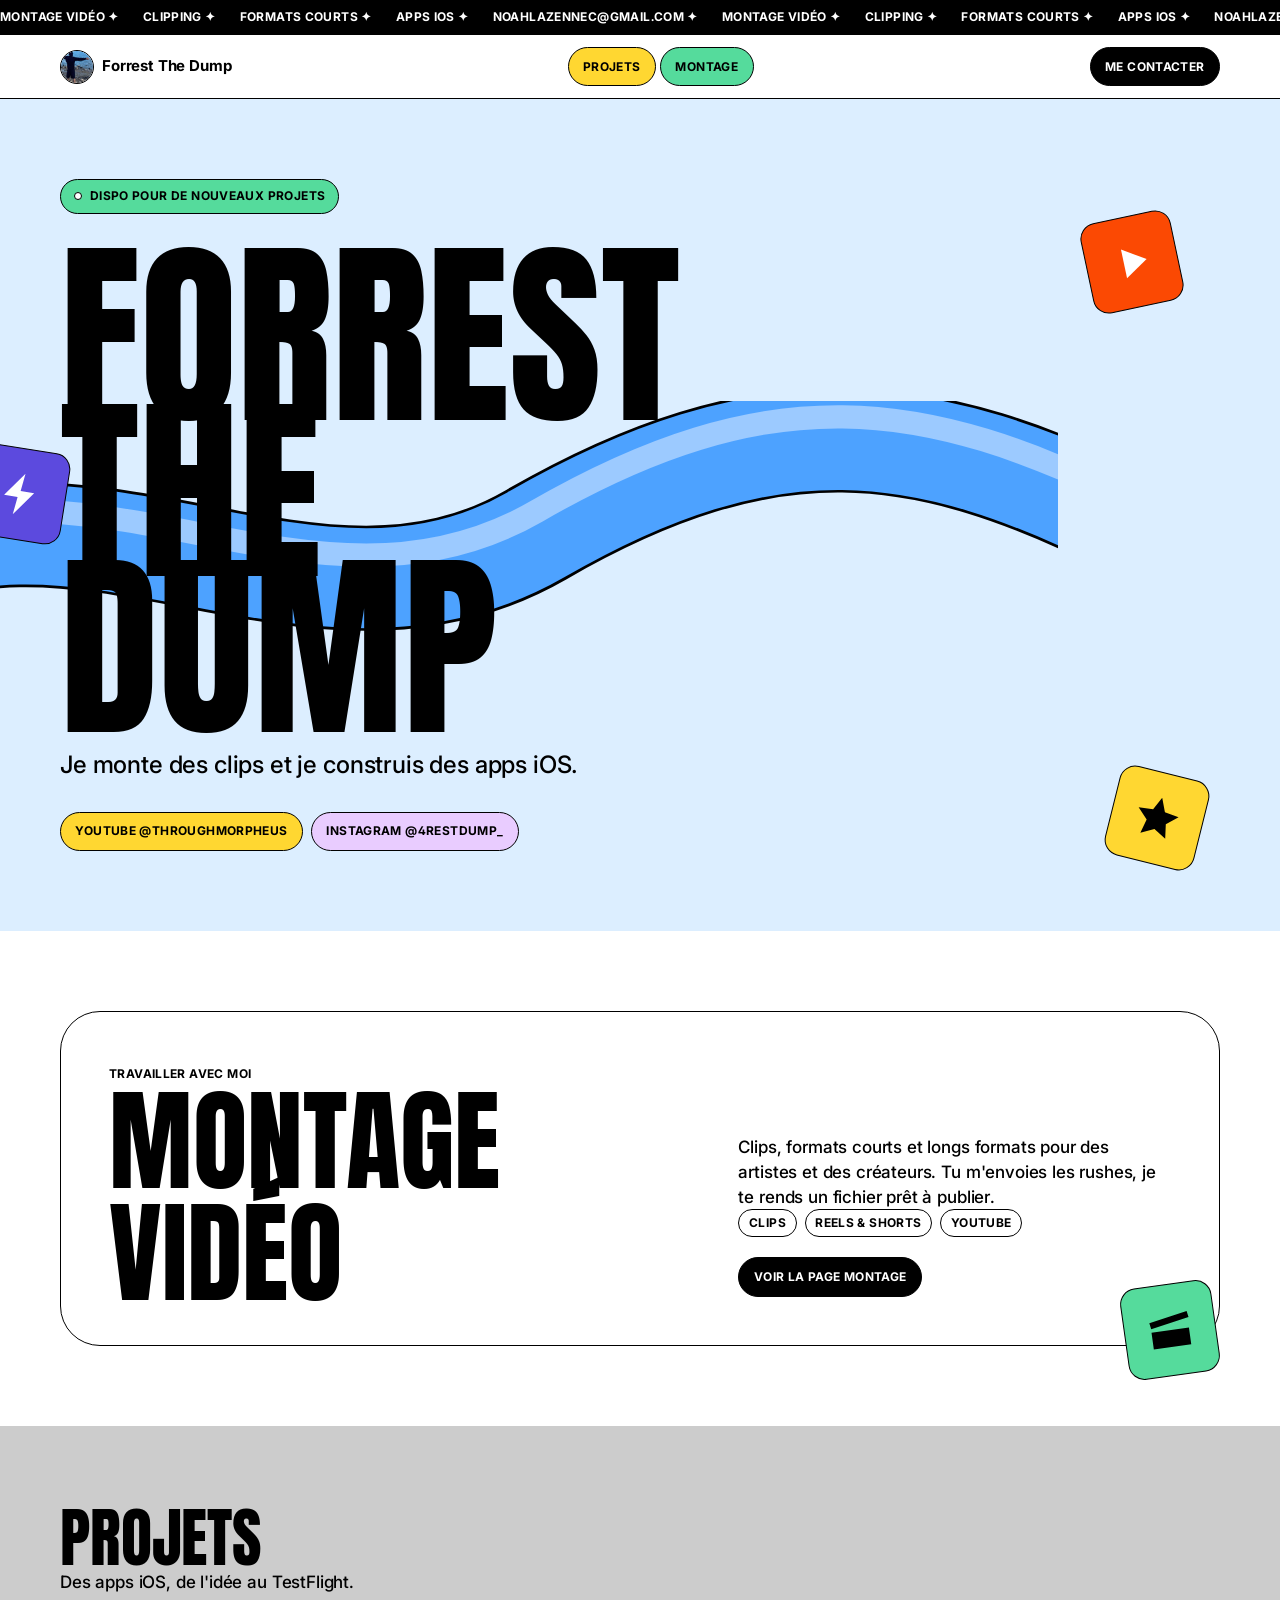
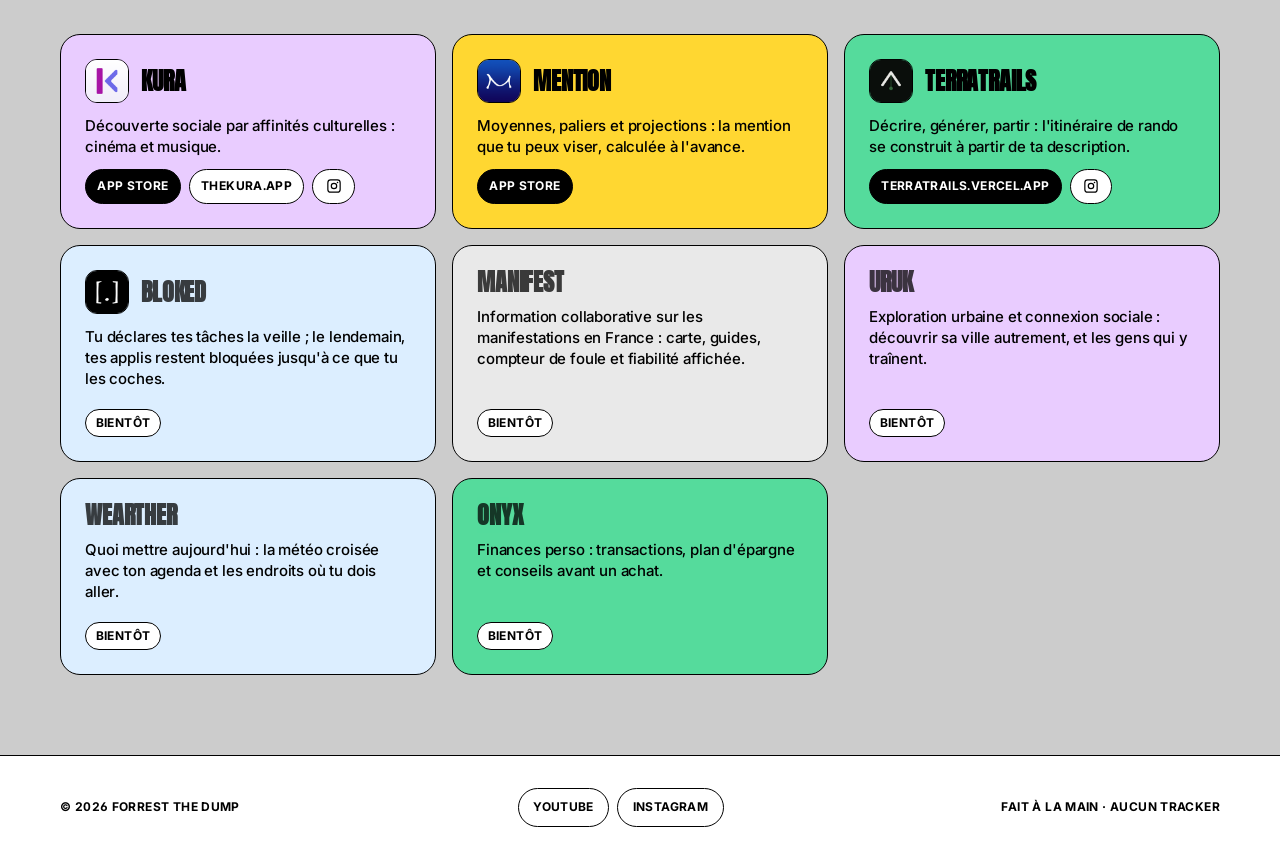
==== commit 6857da7a: "La photo passe dans le badge de nav et devient l'icone du site La photo sort du hero : elle vit dans" ====
--- a/index.html
+++ b/index.html
@@ -40,7 +40,7 @@
 
   <meta name="theme-color" content="#dceeff">
 
-  <link rel="icon" href="assets/favicon.svg" type="image/svg+xml">
+  <link rel="icon" href="assets/favicon.png" type="image/png">
   <link rel="apple-touch-icon" href="assets/apple-touch-icon.png">
 
   <!-- Les deux seules ressources externes du site : la police d'affichage et
--- a/style.css
+++ b/style.css
@@ -239,6 +239,9 @@
 .nav__mark {
   display: grid;
   place-items: center;
+  flex: none;
+  object-fit: cover;
+  overflow: hidden;
   width: 34px;
   height: 34px;
   border: var(--line);
@@ -522,6 +525,7 @@
 
 .card {
   position: relative;
+  overflow: hidden;
   display: flex;
   flex-direction: column;
   gap: var(--s-3);
@@ -604,6 +608,83 @@
   white-space: nowrap;
 }
 
+/* Les réalisations à gauche, les chaînes dans une colonne à droite. */
+.works-layout {
+  display: grid;
+  grid-template-columns: 1fr;
+  gap: var(--s-8);
+}
+
+.channels {
+  display: flex;
+  flex-direction: column;
+  gap: var(--s-4);
+}
+
+.channels__title {
+  font-family: var(--font-display);
+  font-size: var(--t-subheading);
+  line-height: 1;
+  text-transform: uppercase;
+}
+
+@media (min-width: 900px) {
+  .works-layout {
+    grid-template-columns: minmax(0, 1fr) 270px;
+    gap: var(--s-10);
+    align-items: start;
+  }
+}
+
+/* L'image d'une carte artiste : format vertical, comme le reel dont elle
+   est tirée. */
+.artist__image {
+  margin: calc(var(--s-6) * -1) calc(var(--s-6) * -1) 0;
+  border-bottom: var(--line);
+  overflow: hidden;
+  aspect-ratio: 4 / 3;
+}
+
+.artist__image img {
+  width: 100%;
+  height: 100%;
+  object-fit: cover;
+}
+
+.grid--artists {
+  grid-template-columns: 1fr;
+  /* Chaque carte garde sa hauteur : sans ça, celle qui n'a pas d'image
+     s'étire pour rattraper sa voisine et sonne vide. */
+  align-items: start;
+}
+
+@media (min-width: 640px) {
+  .grid--artists {
+    grid-template-columns: repeat(2, 1fr);
+  }
+}
+
+/* Un lien qui ne porte qu'un logo : carré, pas de libellé à aligner. */
+.pill--icon {
+  padding: 0.55rem;
+}
+
+.pill--icon svg {
+  width: 18px;
+  height: 18px;
+}
+
+/* La rangée de liens d'une carte qui en porte plusieurs. */
+.card__links {
+  display: flex;
+  flex-wrap: wrap;
+  gap: var(--s-2);
+}
+
+.card__links .pill {
+  padding: 0.45rem 0.7rem;
+}
+
 .card__arrow {
   font-family: var(--font-display);
   font-size: 1.25rem;
